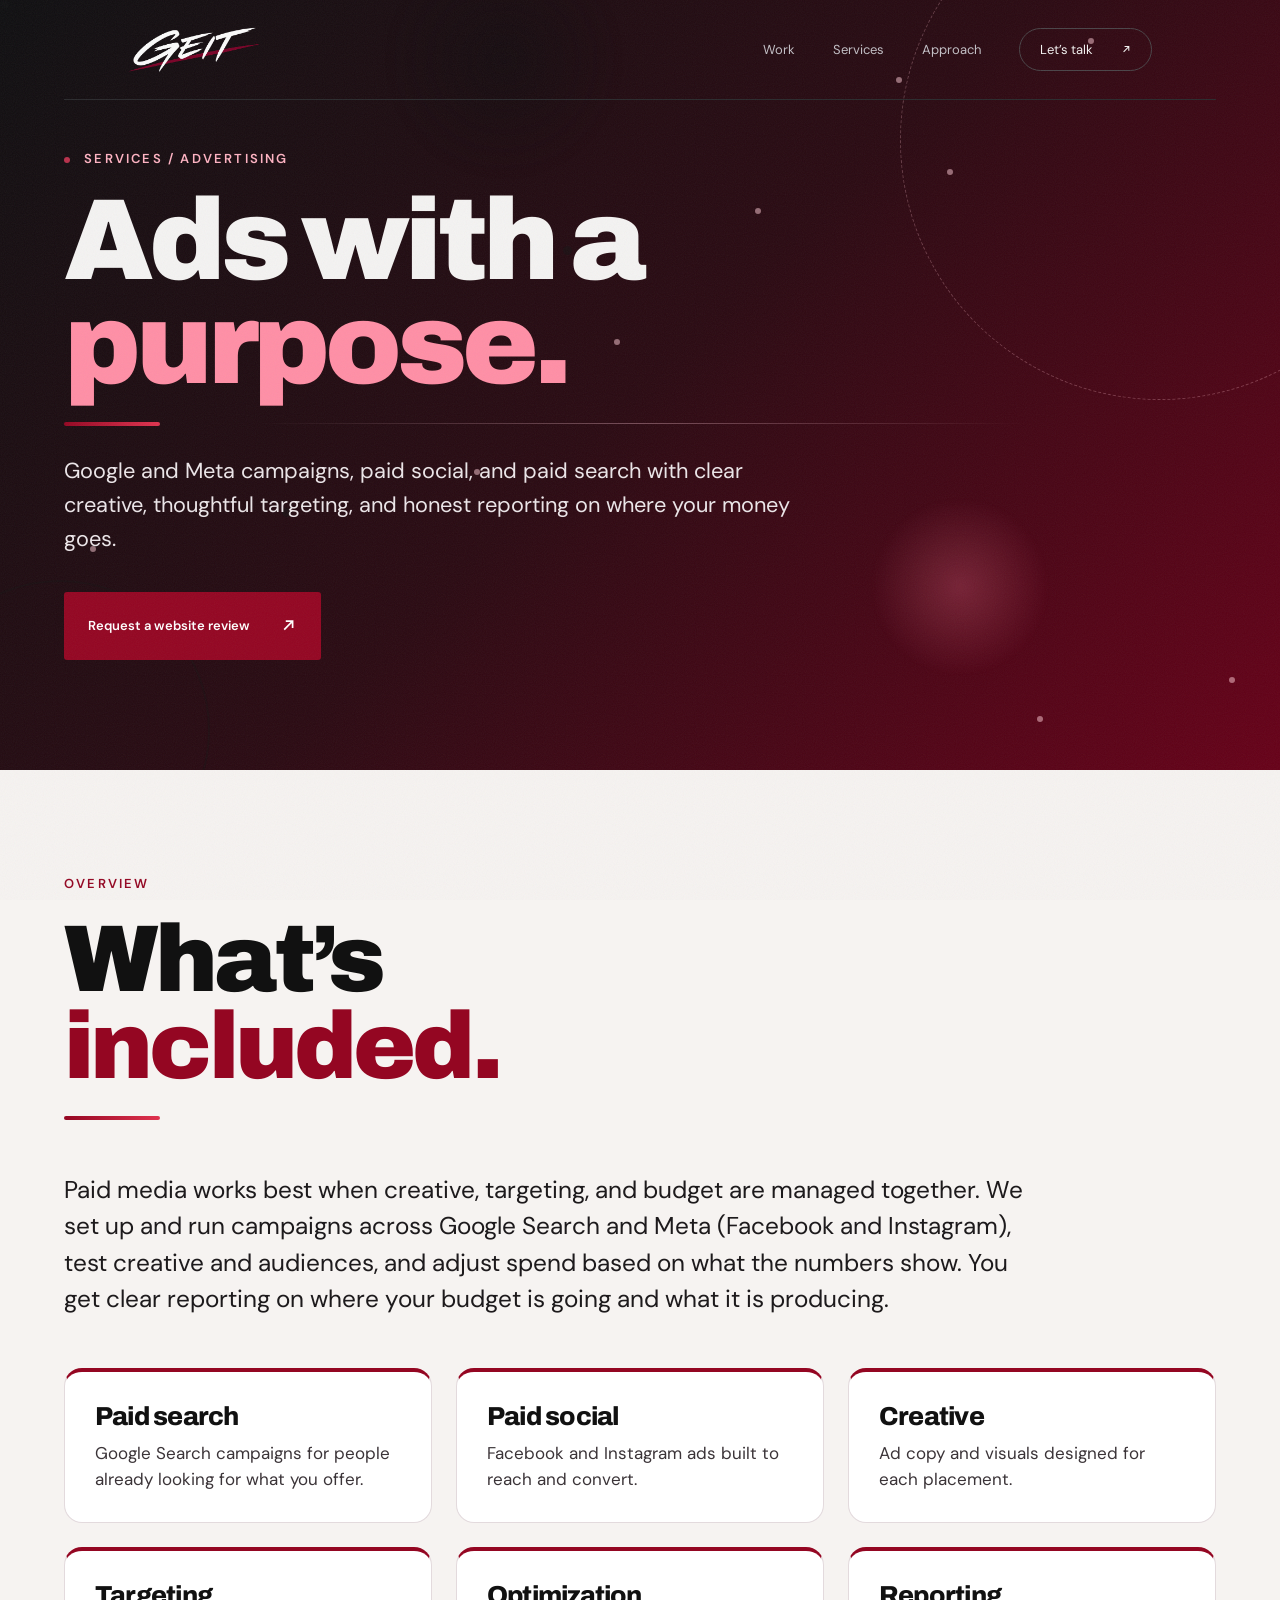
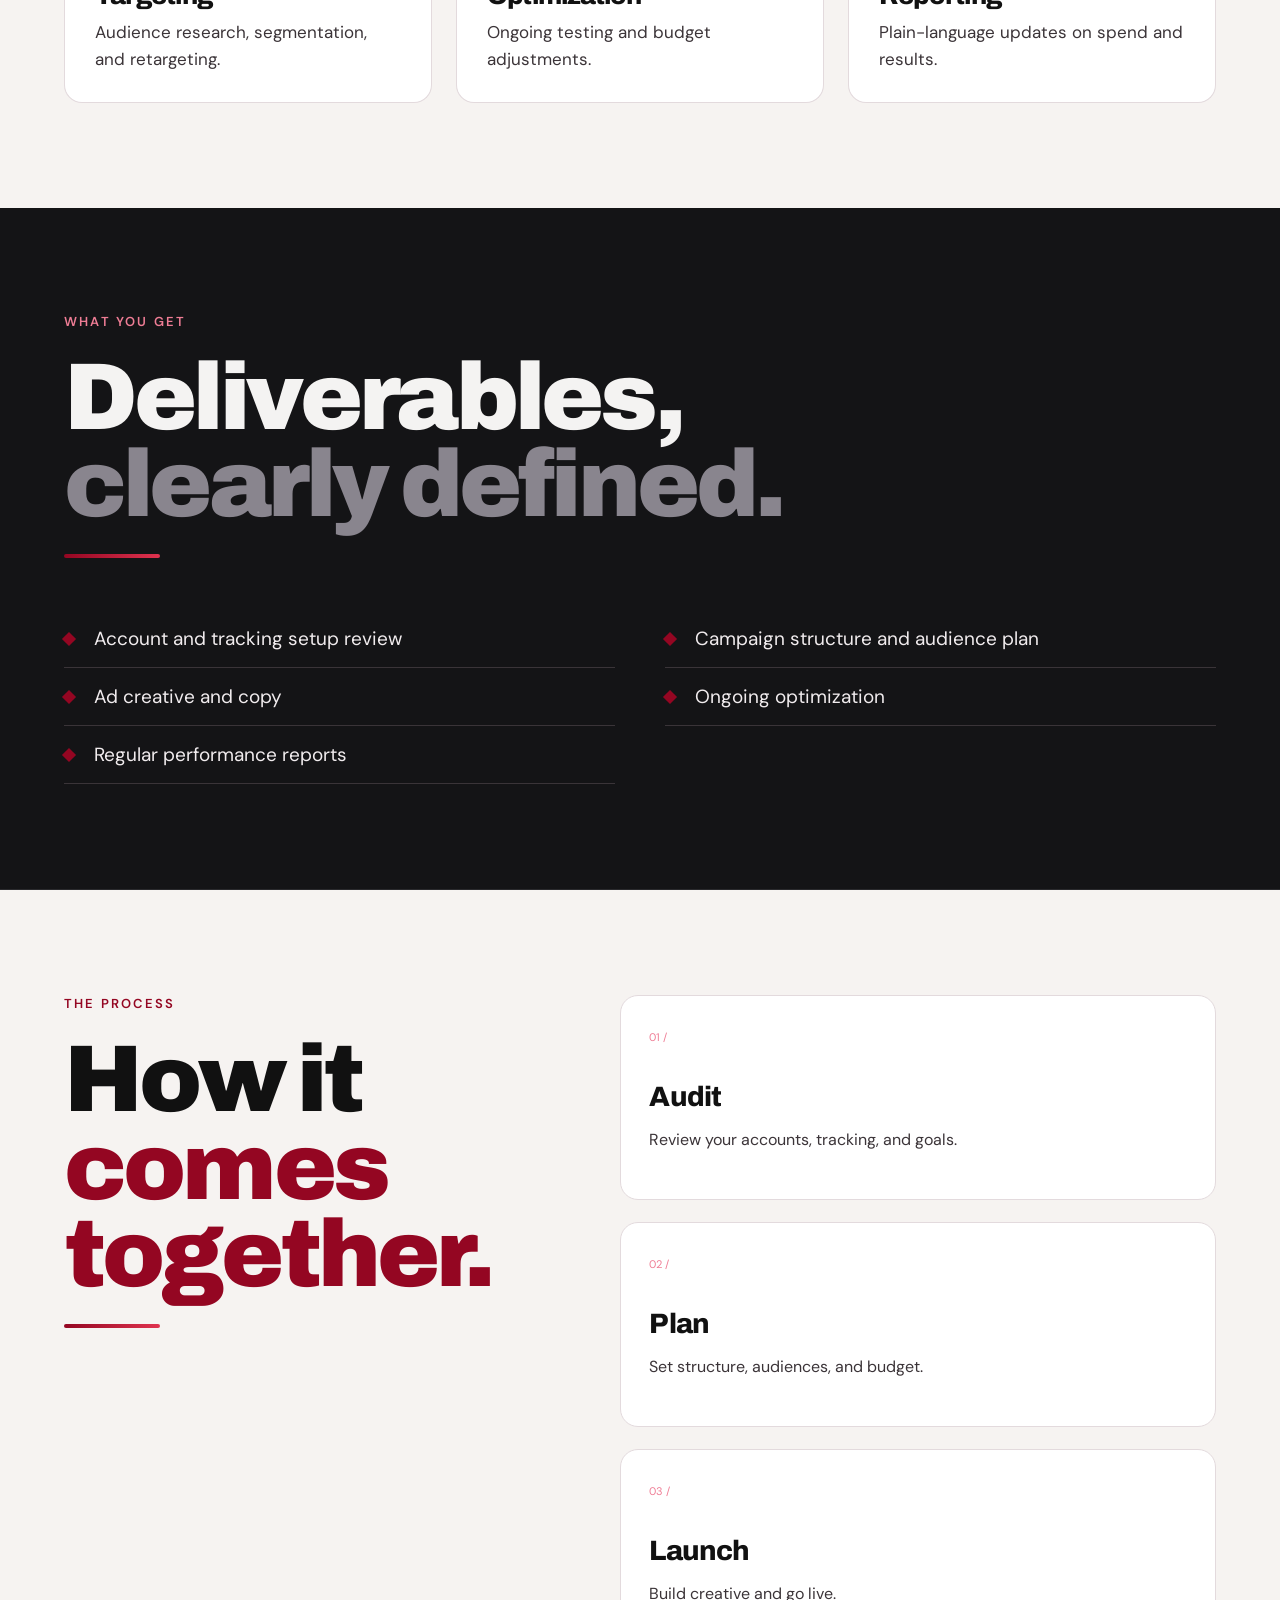
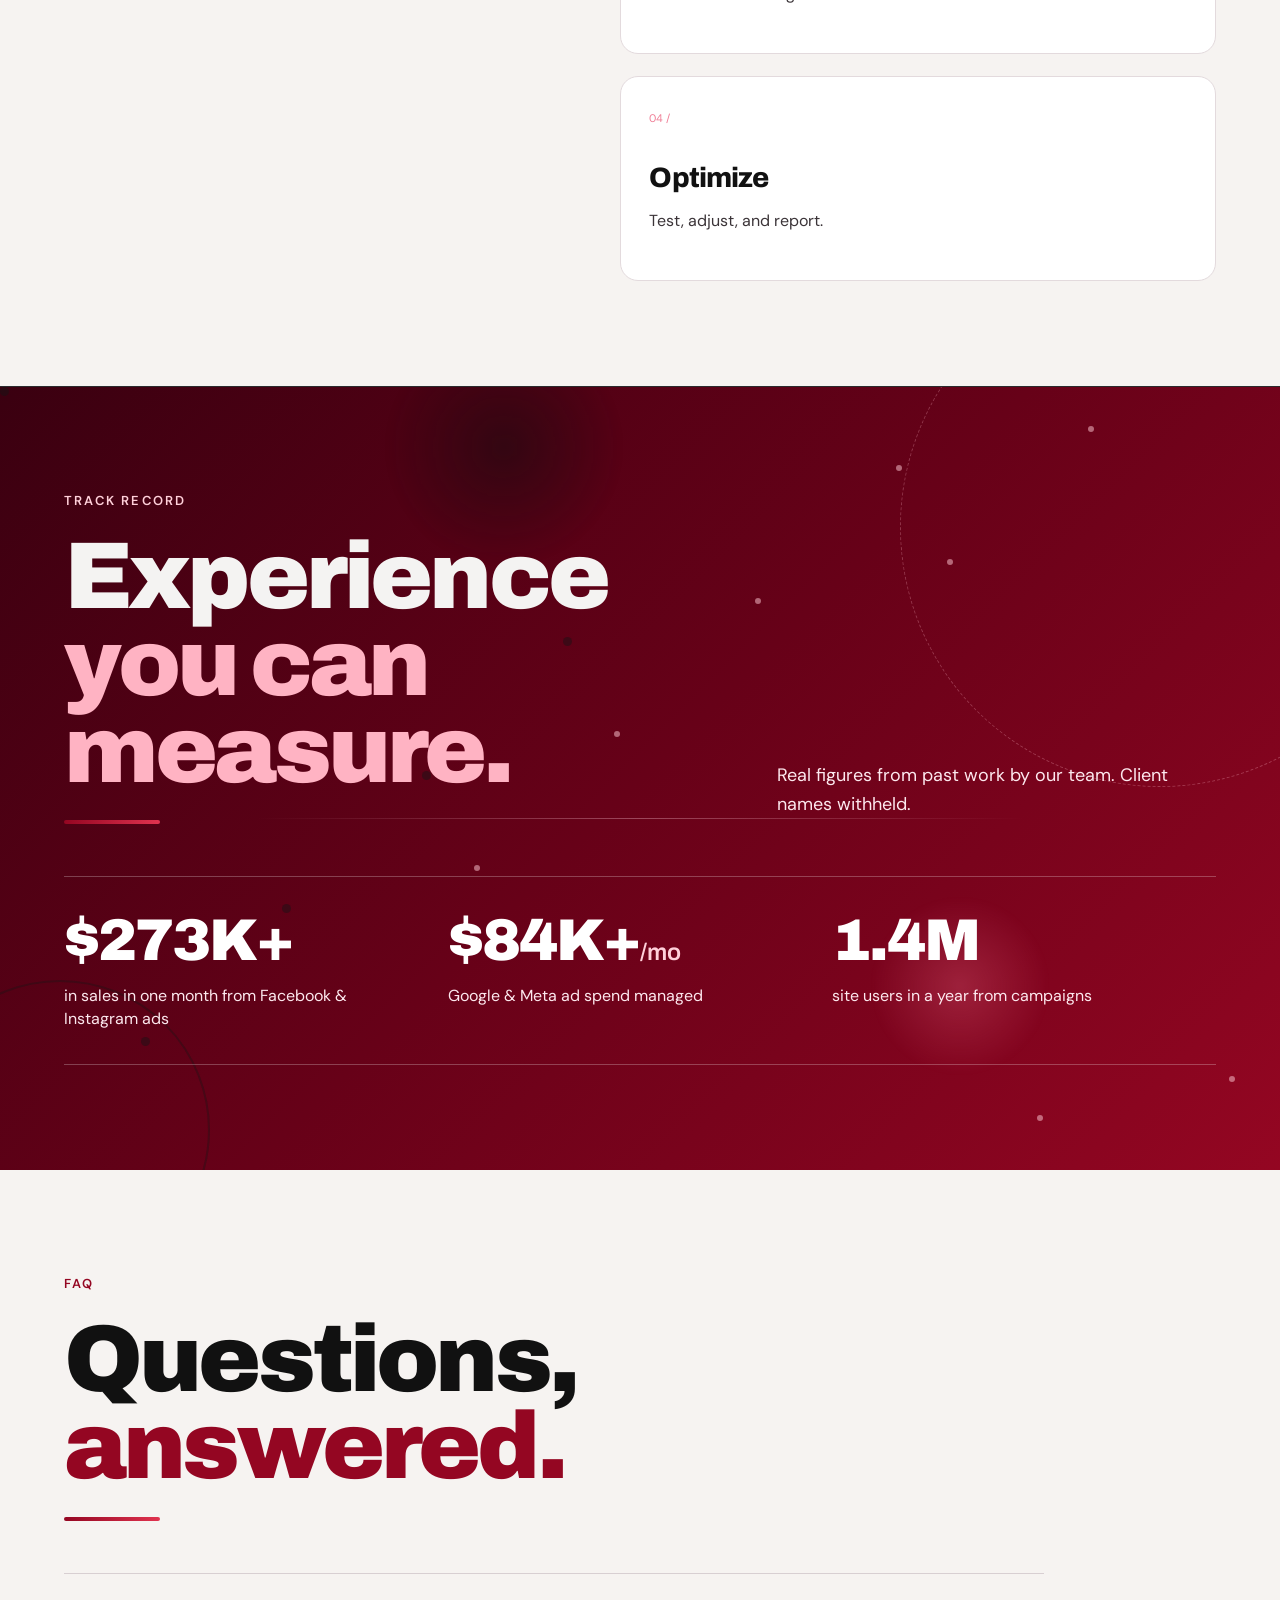
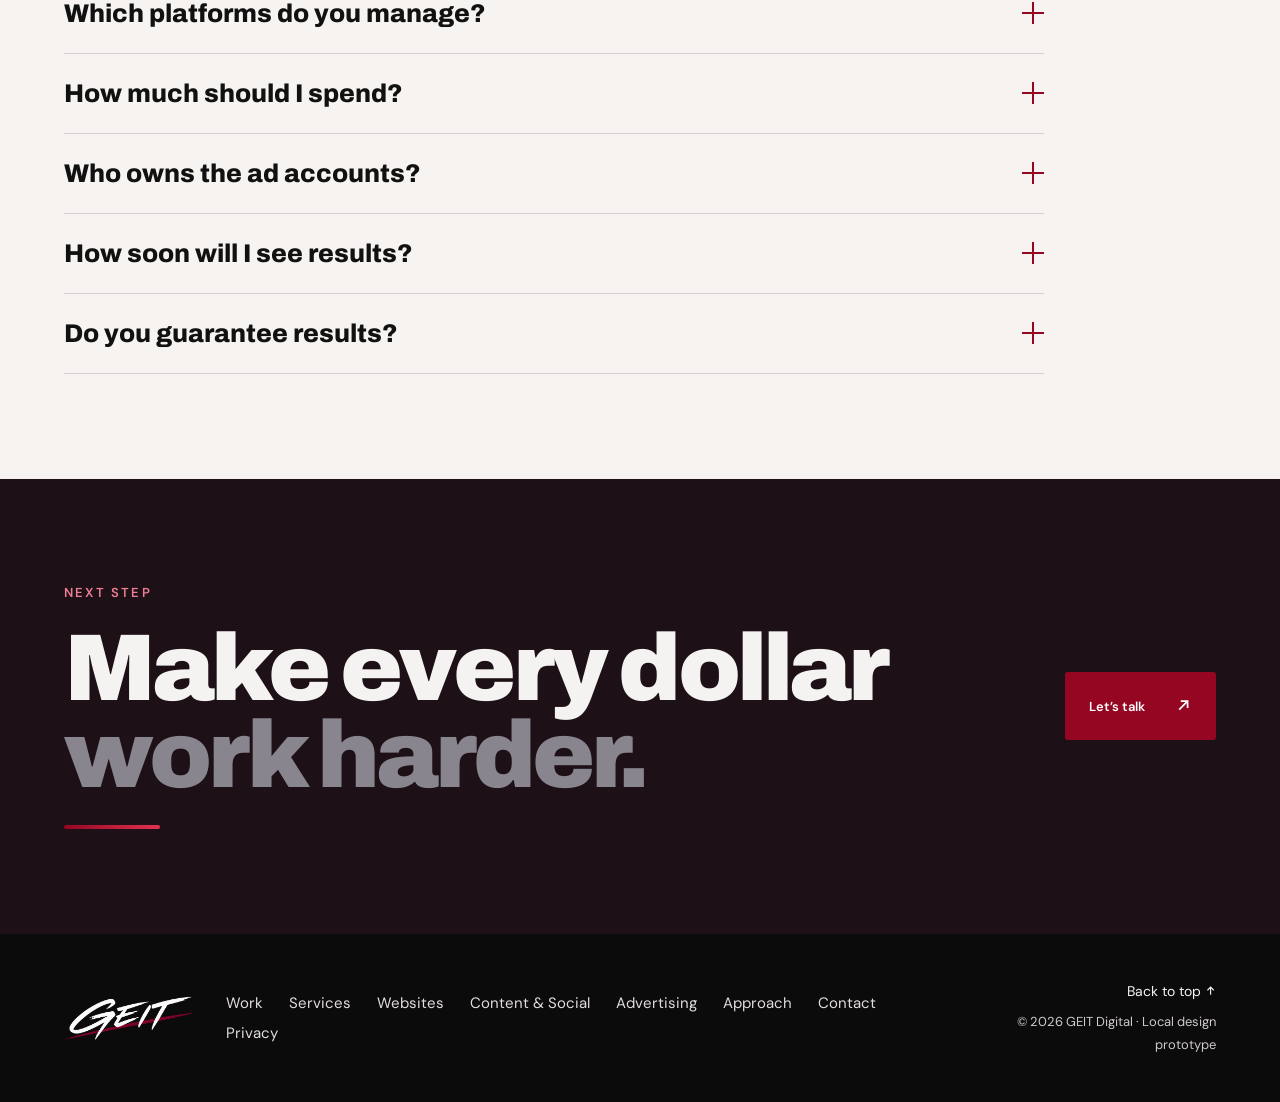
==== advertising.html @ 280ed8da "v6 service pages + mobile menu" ====
<!doctype html>
<html lang="en"><head><meta charset="utf-8"><meta name="robots" content="noindex, nofollow"><meta name="viewport" content="width=device-width, initial-scale=1"><meta name="theme-color" content="#0b0b0c"><meta name="description" content="Google, Meta, paid social, and paid search advertising from GEIT Digital."><title>Advertising — GEIT Digital</title><link rel="icon" href="assets/geit-logo.png"><link rel="preconnect" href="https://fonts.googleapis.com"><link rel="preconnect" href="https://fonts.gstatic.com" crossorigin><link href="https://fonts.googleapis.com/css2?family=Archivo:wght@800;900&family=DM+Sans:wght@400;500;600;700&family=Space+Grotesk:wght@400;500;600;700&display=swap" rel="stylesheet"><link rel="stylesheet" href="styles.css?v=20261107e"><script src="script.js?v=20261107e" defer></script></head>
<body><a class="skip" href="#main">Skip to content</a><div class="cursor" aria-hidden="true"><span class="cursor-g">G</span></div>
<header class="header"><a class="brand" href="index.html" aria-label="GEIT Digital home"><img src="assets/geit-logo.png" width="132" height="44" alt="GEIT Marketing"></a><button class="menu-toggle" aria-expanded="false" aria-controls="site-nav" aria-label="Open menu"><span></span><span></span></button><nav id="site-nav" aria-label="Main navigation"><a href="work.html">Work</a><a href="services.html">Services</a><a class="m-only sub" href="websites.html">Websites</a><a class="m-only sub" href="content-social.html">Content &amp; Social</a><a class="m-only sub" href="advertising.html" aria-current="page">Advertising</a><a href="approach.html">Approach</a><a class="nav-cta" href="contact.html">Let’s talk <span><svg class="ico" viewBox="0 0 16 16" aria-hidden="true"><path d="M4 12 12 4M5.5 4H12v6.5" fill="none" stroke="currentColor" stroke-width="1.6"/></svg></span></a></nav></header>
<main id="main"><section class="page-hero"><p class="eyebrow"><i></i> SERVICES / ADVERTISING</p><h1>Ads with a<br><span>purpose.</span></h1><i class="rule" aria-hidden="true"></i><p class="page-lede">Google and Meta campaigns, paid social, and paid search with clear creative, thoughtful targeting, and honest reporting on where your money goes.</p><div class="hero-actions"><a class="button" href="contact.html">Request a website review <span><svg class="ico" viewBox="0 0 16 16" aria-hidden="true"><path d="M4 12 12 4M5.5 4H12v6.5" fill="none" stroke="currentColor" stroke-width="1.6"/></svg></span></a></div></section><section class="section light svc-overview"><div class="section-heading reveal"><div><p class="eyebrow">OVERVIEW</p><h2>What’s<br><span>included.</span></h2><i class="rule" aria-hidden="true"></i></div></div><p class="overview-text reveal">Paid media works best when creative, targeting, and budget are managed together. We set up and run campaigns across Google Search and Meta (Facebook and Instagram), test creative and audiences, and adjust spend based on what the numbers show. You get clear reporting on where your budget is going and what it is producing.</p><div class="inc-grid"><article class="inc-card reveal"><h3>Paid search</h3><p>Google Search campaigns for people already looking for what you offer.</p></article><article class="inc-card reveal"><h3>Paid social</h3><p>Facebook and Instagram ads built to reach and convert.</p></article><article class="inc-card reveal"><h3>Creative</h3><p>Ad copy and visuals designed for each placement.</p></article><article class="inc-card reveal"><h3>Targeting</h3><p>Audience research, segmentation, and retargeting.</p></article><article class="inc-card reveal"><h3>Optimization</h3><p>Ongoing testing and budget adjustments.</p></article><article class="inc-card reveal"><h3>Reporting</h3><p>Plain-language updates on spend and results.</p></article></div></section><section class="section deliv"><div class="section-heading reveal"><div><p class="eyebrow">WHAT YOU GET</p><h2>Deliverables,<br><span>clearly defined.</span></h2><i class="rule" aria-hidden="true"></i></div></div><ul class="svc-list deliv-list"><li>Account and tracking setup review</li><li>Campaign structure and audience plan</li><li>Ad creative and copy</li><li>Ongoing optimization</li><li>Regular performance reports</li></ul></section><section class="section approach light svc-process"><div class="section-heading reveal"><div><p class="eyebrow">THE PROCESS</p><h2>How it<br><span>comes together.</span></h2><i class="rule" aria-hidden="true"></i></div></div><div class="steps"><article class="reveal"><span>01 /</span><h3>Audit</h3><p>Review your accounts, tracking, and goals.</p></article><article class="reveal"><span>02 /</span><h3>Plan</h3><p>Set structure, audiences, and budget.</p></article><article class="reveal"><span>03 /</span><h3>Launch</h3><p>Build creative and go live.</p></article><article class="reveal"><span>04 /</span><h3>Optimize</h3><p>Test, adjust, and report.</p></article></div></section><section class="section svc-proof"><div class="section-heading reveal"><div><p class="eyebrow">TRACK RECORD</p><h2>Experience<br><span>you can measure.</span></h2><i class="rule" aria-hidden="true"></i></div><p>Real figures from past work by our team. Client names withheld.</p></div><div class="stats stats-n"><div class="stat reveal"><b data-count="323" data-pre="$" data-suf="K+">$323K+</b><p>in sales in one month from Facebook &amp; Instagram ads</p></div><div class="stat reveal"><b data-count="100" data-pre="$" data-suf="K+<small>/mo</small>">$100K+<small>/mo</small></b><p>Google &amp; Meta ad spend managed</p></div><div class="stat reveal"><b data-count="1.6" data-dec="1" data-suf="M">1.6M</b><p>site users in a year from campaigns</p></div></div></section><section class="section light faqs"><div class="section-heading reveal"><div><p class="eyebrow">FAQ</p><h2>Questions,<br><span>answered.</span></h2><i class="rule" aria-hidden="true"></i></div></div><div class="faq-list"><details class="faq reveal"><summary>Which platforms do you manage?<i aria-hidden="true"></i></summary><p>Google (Search) and Meta (Facebook and Instagram) paid campaigns.</p></details><details class="faq reveal"><summary>How much should I spend?<i aria-hidden="true"></i></summary><p>It depends on your goals and market. We will recommend a starting point after reviewing your situation.</p></details><details class="faq reveal"><summary>Who owns the ad accounts?<i aria-hidden="true"></i></summary><p>You do. We work inside accounts that belong to your business.</p></details><details class="faq reveal"><summary>How soon will I see results?<i aria-hidden="true"></i></summary><p>It varies. Campaigns usually need time to test and optimize before performance settles.</p></details><details class="faq reveal"><summary>Do you guarantee results?<i aria-hidden="true"></i></summary><p>No. We do not guarantee specific results, but we manage spend carefully and report honestly.</p></details></div></section><section class="section page-cta"><div class="section-heading reveal"><div><p class="eyebrow">NEXT STEP</p><h2>Make every dollar<br><span>work harder.</span></h2><i class="rule" aria-hidden="true"></i></div><a class="button" href="contact.html">Let’s talk <span><svg class="ico" viewBox="0 0 16 16" aria-hidden="true"><path d="M4 12 12 4M5.5 4H12v6.5" fill="none" stroke="currentColor" stroke-width="1.6"/></svg></span></a></div></section></main><footer><a href="index.html" class="brand"><img src="assets/geit-logo.png" width="132" height="44" alt="GEIT Marketing" loading="lazy"></a><nav class="foot-nav" aria-label="Footer navigation"><a href="work.html">Work</a><a href="services.html">Services</a><a href="websites.html">Websites</a><a href="content-social.html">Content &amp; Social</a><a href="advertising.html" aria-current="page">Advertising</a><a href="approach.html">Approach</a><a href="contact.html">Contact</a><a href="privacy.html">Privacy</a></nav><div><a href="#main">Back to top <svg class="ico" viewBox="0 0 16 16" aria-hidden="true"><path d="M8 14V3M3.5 7.5 8 3l4.5 4.5" fill="none" stroke="currentColor" stroke-width="1.6"/></svg></a><p>© 2026 GEIT Digital · Local design prototype</p></div></footer></body></html>
---- styles.css ----
:root{--bg:#0b0b0c;--panel:#141416;--ink:#f4f3f2;--muted:#aaa8ad;--line:#2a2a2d;--maroon:#670118;--red:#940622;--font:'Space Grotesk',Arial,sans-serif}*{box-sizing:border-box}html{scroll-behavior:smooth;scroll-padding-top:100px}body{margin:0;background:var(--bg);color:var(--ink);font-family:'DM Sans',Arial,sans-serif;font-size:15px;-webkit-font-smoothing:antialiased}a{color:inherit;text-decoration:none}button,input,textarea{font:inherit}button,a,input,textarea{-webkit-tap-highlight-color:transparent}button{cursor:pointer}a:focus-visible,button:focus-visible,input:focus-visible,textarea:focus-visible,iframe:focus-visible{outline:2px solid #e3637d;outline-offset:5px}::selection{background:var(--red);color:white}.skip{position:fixed;top:-80px;left:20px;background:white;color:black;padding:14px;z-index:100}.skip:focus{top:10px}.header{height:100px;margin:0 5%;display:flex;align-items:center;justify-content:space-between;border-bottom:1px solid var(--line)}.brand img{width:132px;height:auto;display:block}.header nav{display:flex;align-items:center;gap:38px;font-size:13px}.header nav>a:not(.nav-cta){color:#c3c0c6}.header a:hover{color:#e3a3b1}.nav-cta{border:1px solid #4a4448;border-radius:30px;padding:12px 20px;display:flex;gap:28px}.hero{padding:32px 5% 0;overflow:hidden}.hero-top{display:flex;justify-content:space-between;align-items:center}.eyebrow,.edition{font-size:10px;letter-spacing:1.8px;font-weight:600}.eyebrow i,.live-dot{display:inline-block;width:6px;height:6px;border-radius:50%;background:#b8304b;margin-right:9px}.edition{font-size:9px;color:#8a858c;letter-spacing:1.4px}.hero-layout{display:grid;grid-template-columns:1.05fr 1fr;align-items:center;min-height:660px;gap:15px}.hero-copy{z-index:1;padding:25px 0 45px}h1,h2,h3,p{margin-top:0}h1,h2,h3{font-family:var(--font);font-weight:600}h1{font-size:clamp(62px,6.8vw,108px);line-height:.99;letter-spacing:-6px;margin-bottom:30px}h1>span{color:#a4a0a6}.hero-sub{color:#b9b5bc;font-size:17px;line-height:1.6;margin-bottom:28px}.button{display:inline-flex;align-items:center;justify-content:space-between;gap:30px;padding:19px 23px;background:var(--red);border:1px solid transparent;border-radius:3px;color:white;font-size:13px;font-weight:600;transition:background .2s,transform .2s}.button:hover{background:#b80b30;transform:translateY(-3px)}.button span{font-size:21px}.hero-art{height:570px;position:relative;perspective:1200px}.art-grid{position:absolute;inset:0;background-image:linear-gradient(#ffffff06 1px,transparent 1px),linear-gradient(90deg,#ffffff06 1px,transparent 1px);background-size:45px 45px;mask-image:radial-gradient(ellipse,black,transparent 70%)}.swoosh{position:absolute;width:125%;height:125%;top:-13%;left:-12%;transform:rotate(-12deg);filter:drop-shadow(0 0 30px #67011850)}.swoosh path{stroke-dasharray:1;stroke-dashoffset:1;animation:draw 1.8s cubic-bezier(.4,0,.2,1) .15s forwards}.site-build{position:absolute;inset:65px 10px 74px 16px;background:#eee9e0;color:#19181a;border:1px solid #ffffff40;border-radius:9px;overflow:hidden;box-shadow:0 35px 65px #0009;transform:rotateY(-8deg) rotateZ(3deg);animation:assemble 1.7s ease both}.mini-chrome{height:29px;background:#242226;color:#b8b1b7;display:flex;justify-content:space-between;align-items:center;padding:0 12px;font-size:7px;letter-spacing:1px}.mini-chrome>span:first-child{font-size:7px;letter-spacing:3px;color:#68555c}.mini-nav{display:flex;justify-content:space-between;align-items:center;padding:14px 24px;border-bottom:1px solid #19181a20}.mini-nav b{font-family:var(--font);font-size:17px;letter-spacing:-1px}.mini-nav b span{font-size:8px;vertical-align:top}.mini-nav small{font-size:8px}.mini-content{padding:22px 24px;position:relative;overflow:hidden}.mini-label{font-size:7px;font-weight:700;letter-spacing:1.2px;margin-bottom:12px}.mini-heading{font-family:var(--font);font-size:clamp(38px,4.1vw,62px);letter-spacing:-3px;line-height:.95;position:relative;z-index:2}.mini-heading em{font-style:normal;color:var(--maroon)}.mini-orbit{position:absolute;right:-10px;top:27px;width:185px;height:185px;border-radius:50%;border:36px solid var(--maroon);box-shadow:12px 12px 0 #c6b7b2;transform:rotate(-25deg)}.mini-orbit span{font-size:95px;position:absolute;left:10px;top:-18px;color:var(--maroon)}.mini-bottom{display:flex;justify-content:space-between;align-items:center;margin-top:20px;font-size:8px}.mini-pill{background:#19181a;color:#fff;padding:9px 14px;border-radius:20px}.mini-cards{border-top:1px solid #19181a30;display:flex;padding:18px 24px;gap:20px}.mini-cards>div{flex:1;border-top:2px solid var(--maroon);padding-top:10px}.mini-cards span{display:block;font-size:6px;margin-bottom:7px;color:#6a6265}.mini-cards b{font-size:9px}.mini-nav,.mini-content,.mini-cards{animation:polish 1.5s ease both}.mini-content{animation-delay:.15s}.mini-cards{animation-delay:.3s}.build-caption{position:absolute;bottom:35px;left:20px;right:10px;font-size:8px;letter-spacing:1px;color:#b3adb5;display:flex;align-items:center}.build-caption>span:last-child{margin-left:auto;color:#6e6870}.concept-note{position:absolute;bottom:0;left:20px;font-size:9px;color:#827b85}.hero-bottom{display:flex;justify-content:space-between;align-items:center;border-top:1px solid var(--line);padding:22px 0 28px;font-size:9px;letter-spacing:1.2px;color:#8b858e;line-height:1.7}.hero-bottom>a{font-size:11px;color:#ddd;letter-spacing:0}.hero-bottom>a span{margin-left:30px;font-size:20px}.ticker{background:var(--maroon);padding:21px 5%;display:flex;align-items:center;justify-content:space-between;gap:25px;overflow:hidden;white-space:nowrap;font-family:var(--font);font-size:19px;letter-spacing:2px}.ticker b{font-size:30px;font-weight:400}.section{padding:105px 5%}.section-heading{display:flex;justify-content:space-between;align-items:flex-end;margin-bottom:52px;gap:30px}.section-heading .eyebrow{color:#c05a70;margin-bottom:24px}h2{font-size:clamp(44px,4.5vw,70px);line-height:1.04;letter-spacing:-3px;margin-bottom:0}h2 span{color:#89858e}.section-heading>p{color:var(--muted);line-height:1.7;font-size:14px;margin-bottom:5px}.project{margin-top:50px}.project-head{display:flex;align-items:center;justify-content:space-between;margin-bottom:22px}.project-head>div{display:flex;gap:20px;align-items:center}.project-number{font-size:11px;color:#9f6674}.project h3{font-size:28px;letter-spacing:-1px;margin:0}.project-kind{font-size:11px;color:var(--muted);border-left:1px solid #444;padding-left:20px}.project-head>a{font-size:11px}.project-head>a:hover{color:#dd6c85}.preview-stage{background:linear-gradient(120deg,#30242b,#19161d);border:1px solid #3a3037;border-radius:5px;padding:20px 38px 36px}.club-stage{background:linear-gradient(120deg,#222622,#111713);border-color:#303a32}.preview-toolbar{display:flex;align-items:center;justify-content:space-between;gap:20px;margin-bottom:23px}.preview-label{font-size:8px;letter-spacing:1.5px;color:#b5a9b2}.device-buttons{display:flex;border:1px solid #ffffff20;border-radius:30px;padding:3px;gap:2px}.device-buttons button{border:0;border-radius:30px;color:#ada7af;background:transparent;padding:8px 13px;font-size:10px;transition:background .2s}.device-buttons button[aria-pressed=true]{background:#f4f3f2;color:#111}.device-buttons button:hover{background:#ffffff20;color:white}.device-shell{width:100%;margin:auto;background:#151517;border:1px solid #5a525a;border-radius:8px;overflow:hidden;box-shadow:0 22px 40px #0005;transition:width .5s}.device-shell[data-device=tablet]{width:min(768px,100%)}.device-shell[data-device=phone]{width:min(390px,100%)}.browser-bar{height:32px;display:flex;align-items:center;justify-content:space-between;padding:0 14px;color:#9b969e;font-size:9px;background:#1e1e21}.browser-bar>span:first-child{letter-spacing:3px;color:#64545c;font-size:7px}.screen{height:470px;position:relative;overflow:auto;background:#f1f1ee;overscroll-behavior:contain}.screen iframe{width:100%;height:100%;display:block;position:absolute;inset:0;border:0;background:white}.site-capture{width:100%;height:auto;display:block}.project.captured iframe{display:none}.project.captured .screen:hover .site-capture{animation:preview-scroll 10s ease-in-out infinite alternate}.project-foot{display:flex;justify-content:space-between;align-items:center;padding-top:16px;gap:16px}.project-foot p,.work-note{font-size:12px;color:var(--muted);line-height:1.7;margin:0}.capture-toggle{color:#c2b7be;border:0;border-bottom:1px solid #5b4a53;background:transparent;font-size:10px;padding:5px 0;white-space:nowrap}.work-note{font-size:10px;margin-top:34px}.approach{background:#121214;border-top:1px solid var(--line);border-bottom:1px solid var(--line)}.steps{display:grid;grid-template-columns:repeat(4,1fr);gap:40px;margin-top:75px}.steps article{border-top:1px solid #464047;padding-top:25px}.steps article>span{font-size:11px;color:#ae6b7b}.steps h3{font-size:28px;letter-spacing:-1px;margin:35px 0 14px}.steps p{font-size:13px;line-height:1.8;color:var(--muted);max-width:240px}.services{padding-bottom:115px}.service-row{display:flex;align-items:center;gap:50px;padding:33px 5px;border-top:1px solid var(--line);transition:padding .25s,background .25s}.service-row:last-child{border-bottom:1px solid var(--line)}.service-row>span{color:#89616b;font-size:10px}.service-row h3{font-size:42px;letter-spacing:-2px;margin:0 0 8px}.service-row p{font-size:13px;color:var(--muted);margin:0}.service-row>b{margin-left:auto;font-size:34px;font-weight:400}.service-row:hover{padding-left:22px;padding-right:22px;background:#67011820}.review{background:#1d1016;display:grid;grid-template-columns:1fr 1fr;gap:10%;border-top:1px solid #502432;border-bottom:1px solid #502432}.review .eyebrow{color:#ca7287;margin-bottom:30px}.review h2{font-size:clamp(50px,5.5vw,84px);letter-spacing:-4px;margin-bottom:30px}.review h2 em{font-style:normal;color:#c4657b}.review-copy>p:not(.eyebrow){color:#b4a6b1;line-height:1.8}.review-copy>a{font-size:13px;display:inline-block;margin-top:15px;border-bottom:1px solid #835766;padding-bottom:5px}.form-intro{font-family:var(--font);font-size:23px;letter-spacing:-.7px;margin-bottom:30px}.form-grid{display:grid;grid-template-columns:1fr 1fr;gap:20px}label{display:block;font-size:11px;color:#c7b7c2;margin-bottom:26px}input,textarea{width:100%;display:block;border:0;border-bottom:1px solid #68434f;border-radius:0;color:#fff;background:transparent;padding:14px 0;font-size:13px;resize:vertical}input::placeholder,textarea::placeholder{color:#987e8a}.review .button{width:100%;margin-top:5px}.prototype-note{font-size:10px;color:#a48e9b;line-height:1.6;margin-top:16px}#form-status{font-size:12px;color:#f0c1cf}footer{padding:45px 5%;display:flex;align-items:center;justify-content:space-between;gap:30px}footer p{font-size:11px;color:#8e8791;line-height:1.8;margin:0}footer>div{text-align:right}footer>div>a{font-size:11px;display:inline-block;margin-bottom:10px}.cursor{display:none}.js-motion .reveal{opacity:0;transform:translateY(25px);transition:opacity .65s ease,transform .65s ease}.js-motion .reveal.visible{opacity:1;transform:none}@media(hover:hover) and (pointer:fine){.cursor.active{display:block;position:fixed;left:0;top:0;width:20px;height:20px;border:1px solid #d6788d;border-radius:50%;pointer-events:none;z-index:99;transform:translate(-50%,-50%);transition:width .2s,height .2s;mix-blend-mode:screen}.cursor.hover{width:44px;height:44px;background:#94062230}}
@keyframes draw{to{stroke-dashoffset:0}}@keyframes assemble{0%{background:transparent;border-color:#8f5b70;transform:rotateY(-15deg) rotateZ(5deg) translateY(20px);box-shadow:none}40%{background:#151316}100%{background:#eee9e0}}@keyframes polish{0%,25%{opacity:.12;filter:grayscale(1);transform:translateY(12px)}100%{opacity:1;filter:none;transform:none}}@keyframes preview-scroll{0%,10%{transform:translateY(0)}90%,100%{transform:translateY(min(0px,calc(470px - 100%)))}}
@media(min-width:1700px){body{max-width:1800px;margin:auto}}@media(max-width:1050px){h1{letter-spacing:-4px;font-size:70px}.hero-layout{min-height:600px}.hero-art{height:500px}.site-build{inset:65px 0 80px}.mini-nav{padding:14px}.mini-content{padding:20px 14px}.mini-heading{font-size:43px}.mini-orbit{width:130px;height:130px;border-width:25px;right:-20px;top:50px}.mini-orbit span{font-size:67px}.mini-cards{padding:14px;gap:10px}.mini-nav small{display:none}.steps{gap:25px}.section{padding-top:80px;padding-bottom:80px}.edition{display:none}.project-kind{display:none}.preview-stage{padding:18px 20px 24px}}
@media(max-width:700px){.header{height:80px;margin:0 6%}.brand img{width:110px}.header nav{gap:16px}.header nav>a:not(.nav-cta){display:none}.nav-cta{padding:10px 16px;font-size:11px;gap:20px}.hero{padding:24px 6% 0}.eyebrow{font-size:9px}.hero-layout{display:flex;flex-direction:column;gap:0;align-items:stretch}.hero-copy{padding:30px 0 0}h1{font-size:clamp(55px,12.8vw,86px);letter-spacing:-3.7px;line-height:1.02;margin-bottom:24px}.desktop-break{display:none}.hero-sub{font-size:15px;margin-bottom:24px}.button{font-size:12px;padding:16px 20px;gap:28px}.hero-art{height:440px;margin:15px -5% 0}.site-build{inset:45px 20px 75px 18px}.mini-content{padding:16px 18px}.mini-heading{font-size:44px;letter-spacing:-2.5px}.mini-orbit{width:134px;height:134px;right:-15px;top:25px}.mini-bottom{margin-top:14px}.mini-cards{padding:12px 18px}.mini-cards b{font-size:8px}.mini-nav{padding:10px 18px}.mini-nav small{display:block}.mini-chrome{height:24px}.build-caption{bottom:37px;font-size:7px;left:20px;right:20px}.build-caption>span:last-child{display:none}.concept-note{bottom:11px;font-size:8px}.hero-bottom{padding:18px 0;font-size:7px;gap:15px}.hero-bottom>a{font-size:10px}.hero-bottom>a span{margin-left:8px}.ticker{padding:16px 6%;font-size:13px;gap:25px;justify-content:flex-start}.ticker b{font-size:20px}.section{padding:65px 6%}.section-heading{display:block;margin-bottom:35px}.section-heading .eyebrow{margin-bottom:20px}h2{font-size:43px;letter-spacing:-2.5px}.section-heading>p{margin-top:24px;font-size:13px}.project{margin-top:35px}.project-head{margin-bottom:18px}.project-head>div{gap:12px}.project h3{font-size:25px}.project-head>a{font-size:10px}.project-number{font-size:9px}.preview-stage{padding:13px 10px 18px}.preview-toolbar{display:block;margin-bottom:15px}.preview-label{font-size:7px;letter-spacing:1px;display:block;margin-bottom:13px}.device-buttons{display:inline-flex}.device-buttons button{font-size:9px;padding:7px 13px}.screen{height:380px}.browser-bar{height:28px;padding:0 8px;font-size:8px}.project-foot{align-items:flex-start;flex-direction:column;gap:4px;padding-top:13px}.project-foot p{font-size:11px}.capture-toggle{font-size:9px}.work-note{font-size:9px;margin-top:25px}.steps{grid-template-columns:1fr 1fr;gap:30px 23px;margin-top:40px}.steps article{padding-top:17px}.steps h3{font-size:23px;margin-top:24px;margin-bottom:10px}.steps p{font-size:12px;line-height:1.7}.service-row{padding:25px 0;gap:20px}.service-row h3{font-size:29px;letter-spacing:-1.5px}.service-row p{font-size:11px;line-height:1.7;max-width:235px}.service-row>b{font-size:25px}.review{grid-template-columns:1fr;gap:45px}.review h2{font-size:62px;letter-spacing:-3px}.review-copy>p:not(.eyebrow){font-size:14px}.form-grid{grid-template-columns:1fr;gap:0}.form-intro{font-size:22px}label{margin-bottom:22px}input,textarea{font-size:16px}footer{padding:35px 6%;flex-wrap:wrap;gap:25px}footer>p{font-size:10px}footer>div{width:100%;display:flex;justify-content:space-between;align-items:center;gap:15px;text-align:left}footer>div>a{margin:0;white-space:nowrap}footer>div p{font-size:8px}.project.captured .screen:hover .site-capture{animation:none}}
@media(prefers-reduced-motion:reduce){html{scroll-behavior:auto}*,*::before,*::after{animation:none!important;transition:none!important}.swoosh path{stroke-dashoffset:0}.js-motion .reveal{opacity:1;transform:none}.cursor{display:none!important}}
.fly-stage{background:linear-gradient(120deg,#2a2932,#171c26);border-color:#424250}.project[data-project=fly] .project-kind{color:#ddc7a0;border-color:#75684c}
@media(max-width:700px){.project[data-project=fly] h3{font-size:23px}.project[data-project=fly] .project-kind{display:inline;font-size:8px;padding-left:9px}.project[data-project=fly] .project-head>div{gap:8px}}
.site-build::after{opacity:0;content:'';position:absolute;inset:29px 0 0;pointer-events:none;background:repeating-linear-gradient(0deg,transparent 0 34px,#c5a3b440 35px 36px),repeating-linear-gradient(90deg,transparent 0 44px,#c5a3b440 45px 46px);animation:wireframe 1.8s ease both}
@keyframes wireframe{0%,35%{opacity:1}100%{opacity:0}}
/* v20261107a scroll motion */
.scroll-progress{position:fixed;top:0;left:0;height:3px;width:100%;background:linear-gradient(90deg,#670118,#ad1838);transform:scaleX(0);transform-origin:0 50%;z-index:1000;pointer-events:none}
.js-motion .section-heading.reveal{opacity:1;transform:none}
.js-motion .section-heading .eyebrow,.js-motion .section-heading h2,.js-motion .section-heading>p{opacity:0;transform:translateY(32px);transition:opacity .8s cubic-bezier(.2,.7,.2,1),transform .8s cubic-bezier(.2,.7,.2,1)}
.js-motion .section-heading h2{transition-delay:.12s}.js-motion .section-heading>p{transition-delay:.24s}
.js-motion .section-heading.visible .eyebrow,.js-motion .section-heading.visible h2,.js-motion .section-heading.visible>p{opacity:1;transform:none}
.js-motion .reveal{transition:opacity .8s cubic-bezier(.2,.7,.2,1) var(--d,0s),transform .8s cubic-bezier(.2,.7,.2,1) var(--d,0s)}
.js-motion .project.reveal{transform:translateY(60px) scale(.97)}
.js-motion .project.reveal.visible{transform:none}
.project .device-shell{transition:transform .5s cubic-bezier(.2,.7,.2,1),box-shadow .5s;will-change:transform}
.project .site-capture{transform:translateY(var(--py,0px)) scale(1.06);transition:transform .2s linear}
@media(hover:hover) and (pointer:fine){.project:hover .device-shell{box-shadow:0 30px 60px -20px rgba(173,24,56,.35)}}
.review-copy h2{transform:translateY(var(--rp,0px));will-change:transform}
@media(prefers-reduced-motion:reduce){.scroll-progress{display:none}.project .device-shell,.project .site-capture,.review-copy h2{transform:none!important;transition:none!important}}
/* v20261107b brand pass */
:root{--muted:#cfc9cd}
body{font-size:17px}
body::after{content:"";position:fixed;inset:0;pointer-events:none;z-index:999;opacity:.06;background-image:url("data:image/svg+xml,%3Csvg xmlns='http://www.w3.org/2000/svg' width='160' height='160'%3E%3Cfilter id='n'%3E%3CfeTurbulence type='fractalNoise' baseFrequency='.9' numOctaves='2' stitchTiles='stitch'/%3E%3C/filter%3E%3Crect width='100%25' height='100%25' filter='url(%23n)'/%3E%3C/svg%3E")}
.eyebrow,.edition{font-size:12px;letter-spacing:2.2px}
.section-heading .eyebrow,.review .eyebrow{color:#ef7d95}
.section-heading>p,.review-copy>p:not(.eyebrow){color:#e2dce0!important;font-size:18px;line-height:1.6}
.section h2{font-size:clamp(44px,6vw,88px)}
.work{background:radial-gradient(1200px 600px at 85% 0%,rgba(148,6,34,.28),transparent 60%),radial-gradient(900px 500px at 0% 60%,rgba(103,1,24,.22),transparent 60%)}
.approach,.services{background:linear-gradient(180deg,transparent,rgba(103,1,24,.14) 50%,transparent)}
.steps article{background:linear-gradient(160deg,rgba(148,6,34,.18),rgba(20,20,22,.6));border:1px solid rgba(239,125,149,.18);border-radius:18px;padding:28px}
.steps article p,.service-row p{color:#e2dce0;font-size:16px}
.steps article span,.service-row>span{color:#ef7d95}
/* proof band */
.proof{position:relative;overflow:hidden;padding:110px 5% 120px;background:linear-gradient(135deg,#3a0010 0%,#670118 45%,#940622 100%);isolation:isolate}
.proof-glow{position:absolute;inset:-30%;z-index:-1;background:radial-gradient(circle at 20% 30%,rgba(255,120,150,.25),transparent 40%),radial-gradient(circle at 80% 80%,rgba(0,0,0,.45),transparent 50%)}
.proof-head{max-width:880px;margin-bottom:64px}
.proof-head .eyebrow{color:#ffd0da}
.proof-head h2{font-family:var(--font);font-size:clamp(48px,7vw,104px);letter-spacing:-3px;line-height:.95;margin:16px 0 22px;color:#fff}
.proof-head h2 span{color:#ffb3c3}
.proof-head>p:last-child{font-size:19px;line-height:1.6;color:#fbe9ee;max-width:620px;margin:0}
.stats{display:grid;grid-template-columns:repeat(4,1fr);border-top:1px solid rgba(255,255,255,.25)}
.stat{padding:34px 24px 34px 0;border-bottom:1px solid rgba(255,255,255,.25)}
.stat+.stat{padding-left:24px;border-left:1px solid rgba(255,255,255,.25)}
.stat:nth-child(4n+1){padding-left:0;border-left:0}
.stat b{display:block;font-family:var(--font);font-weight:700;font-size:clamp(44px,4.6vw,72px);letter-spacing:-2px;line-height:1;color:#fff;font-variant-numeric:tabular-nums;white-space:nowrap}
.stat b small{font-size:.4em;letter-spacing:0;font-weight:600;color:#ffd0da}
.stat p{margin:14px 0 0;font-size:16px;line-height:1.45;color:#fde8ee}
.stat p strong{color:#fff}
/* portfolio static shots */
.project h3{font-size:clamp(30px,3.4vw,46px)}
.project-number{font-size:14px;color:#ef7d95}
.project-kind{font-size:14px;color:#f1d6dd;border-left-color:#7a2a3c}
.project-head>a{font-size:15px;font-weight:600;padding:10px 18px;border:1px solid rgba(239,125,149,.45);border-radius:999px}
.project-head>a:hover{background:#940622;color:#fff}
.preview-stage{padding:0;border-radius:22px;overflow:hidden;background:linear-gradient(140deg,#940622,#3a0010)!important;padding:18px!important}
.screen{height:min(62vw,620px);overflow:hidden;background:#fff}
.site-capture{object-fit:cover;object-position:top}
@media(hover:hover){.screen:hover .site-capture{animation:preview-scroll 12s ease-in-out infinite alternate}}
.project-foot p{font-size:16px;color:#e2dce0}
.work-note{font-size:14px;color:#cfc9cd}
@media(max-width:900px){.stats{grid-template-columns:repeat(2,1fr)}.stat:nth-child(n){padding-left:20px;border-left:1px solid rgba(255,255,255,.25)}.stat:nth-child(2n+1){padding-left:0;border-left:0}}
@media(max-width:700px){body{font-size:16px}.proof{padding:80px 6% 84px}.eyebrow{font-size:11px}.stat b{font-size:40px}.stat p{font-size:14px}.project-kind{display:inline}.project-head{flex-wrap:wrap;gap:12px}.project-head>a{font-size:13px}.project h3{font-size:30px}.project-number{font-size:12px}.project-foot p{font-size:15px}.work-note{font-size:13px}.screen{height:440px}.preview-stage{padding:10px!important}}
.hero-sub{font-size:20px!important;color:#ebe6e9!important;line-height:1.5}
.hero-bottom,.hero-bottom a{font-size:13px!important;color:#d9d3d7!important}
.build-caption,.concept-note{font-size:12px!important;color:#d9d3d7!important}
.eyebrow,.edition{font-size:13px}
@media(max-width:700px){.hero-sub{font-size:17px!important}.eyebrow{font-size:11px}}
@media(max-width:700px){.steps{grid-template-columns:1fr!important}.review-copy h2{transform:none!important}}
/* v20261107c GEIT pass */
:root{--display:'Archivo','Space Grotesk',Arial,sans-serif}
.section h2,.proof-head h2,.cs-hero h2,.review h2{font-family:var(--display);font-weight:900;letter-spacing:-.04em;line-height:.92;text-transform:none}
.section h2{font-size:clamp(52px,7.4vw,118px)}
.section h3,.steps h3,.service-row h3,.cs-block h3{font-family:var(--display);font-weight:800;letter-spacing:-.03em}
.service-row h3{font-size:clamp(34px,4.4vw,64px)}
.rule{display:block;width:96px;height:4px;margin-top:26px;background:linear-gradient(90deg,#940622,#e0334f);border-radius:2px;transform-origin:0 50%}
.js-motion .reveal .rule,.js-motion .section-heading .rule{transform:scaleX(0);transition:transform 1s cubic-bezier(.2,.7,.2,1) .35s}
.js-motion .visible .rule{transform:scaleX(1)}
.review .rule{margin:-10px 0 30px}
/* light sections */
.light{background:#f6f3f1!important;color:#141416}
.light h2{color:#111}.light h2 span{color:#940622}
.light .section-heading>p,.light .service-row p{color:#3b3438!important}
.light .section-heading .eyebrow{color:#940622}
.light .service-row{border-color:#d8cfd2!important}.light .service-row>span{color:#940622;font-size:13px}
.light .service-row:hover{background:#94062212}
.approach{background:#141416!important}
/* proof band */
.proof-inner{position:relative;z-index:1}
.proof-head{margin-bottom:40px}
.scrub-text{font-family:var(--display);font-weight:800;font-size:clamp(30px,3.6vw,56px);line-height:1.12;letter-spacing:-.02em;max-width:1150px;margin:0 0 60px}
.scrub-text span{color:rgba(255,255,255,.22);transition:color .35s}
.scrub-text span.lit,.scrub-done span{color:#fff}
.stats-2{grid-template-columns:repeat(2,minmax(0,360px))!important}
.stats-2 .stat:nth-child(2){padding-left:40px;border-left:1px solid rgba(255,255,255,.25)}
.stat b{font-family:var(--display);font-weight:900}
/* case stack */
.case-stack{position:relative;display:grid;gap:28px}
.case-card{position:sticky;top:calc(90px + var(--i)*22px)}
.case-open{all:unset;box-sizing:border-box;cursor:pointer;display:grid;grid-template-columns:1.2fr 1fr;grid-template-areas:"num num" "stat title" "cap more";gap:12px 40px;width:100%;padding:48px 52px;border-radius:26px;color:#fff;background:linear-gradient(135deg,#1a1a1d 0%,#2a0a12 55%,#670118 100%);box-shadow:0 30px 60px -30px rgba(0,0,0,.55);transition:transform .45s cubic-bezier(.2,.7,.2,1),box-shadow .45s}
.case-card:nth-child(even) .case-open{background:linear-gradient(135deg,#670118,#940622 60%,#b5173a)}
.case-open:hover{transform:translateY(-6px);box-shadow:0 40px 70px -30px rgba(148,6,34,.6)}
.case-open:focus-visible{outline:3px solid #e0334f;outline-offset:4px}
.case-num{grid-area:num;font-size:13px;letter-spacing:2.2px;font-weight:600;color:#ffc2cf}
.case-stat{grid-area:stat}.case-stat b{font-family:var(--display);font-weight:900;font-size:clamp(64px,9vw,148px);letter-spacing:-.05em;line-height:.9;white-space:nowrap}
.case-stat small{font-size:.32em;letter-spacing:0}
.case-cap{grid-area:cap;font-size:18px;color:#f4dfe5}
.case-title{grid-area:title;align-self:end;font-family:var(--display);font-weight:800;font-size:clamp(26px,2.6vw,40px);line-height:1.05;letter-spacing:-.02em}
.case-more{grid-area:more;justify-self:start;align-self:center;font-weight:600;font-size:15px;border:1px solid rgba(255,255,255,.5);border-radius:999px;padding:10px 18px}
.case-open:hover .case-more{background:#fff;color:#670118}
/* approach sticky */
@media(min-width:901px){.approach{display:grid;grid-template-columns:.9fr 1.1fr;gap:6%;align-items:start}.approach .section-heading{position:sticky;top:110px;display:block}.approach .section-heading>p{margin-top:24px}.approach .steps{grid-template-columns:1fr;margin-top:0;gap:22px}.steps p{max-width:none!important}}
/* overlay */
.case-overlay{position:fixed;inset:0;z-index:2000;background:#0f0f11;color:#fff;opacity:0;transform:translateY(30px);transition:opacity .35s ease,transform .35s cubic-bezier(.2,.7,.2,1)}
.case-overlay.open{opacity:1;transform:none}
.cs-lock{overflow:hidden}
.cs-scroll{height:100%;overflow-y:auto;overscroll-behavior:contain;padding:110px 8% 120px;background:radial-gradient(900px 500px at 90% 0%,rgba(148,6,34,.4),transparent 60%)}
.cs-close{position:fixed;top:22px;right:26px;width:56px;height:56px;border-radius:50%;border:1px solid rgba(255,255,255,.4);background:#940622;color:#fff;font-size:34px;line-height:1;z-index:2}
.cs-close:hover{background:#b5173a}
.cs-hero{max-width:1100px;margin-bottom:70px}.cs-hero .eyebrow{color:#ffb3c3}
.cs-hero h2{font-size:clamp(46px,7vw,110px);margin:18px 0 0}
.cs-block{max-width:900px;margin-bottom:60px;opacity:0;transform:translateY(40px);transition:opacity .7s,transform .7s cubic-bezier(.2,.7,.2,1)}
.cs-block.in{opacity:1;transform:none}
.cs-block h3{font-size:clamp(28px,3vw,44px);color:#ff8fa6;margin-bottom:14px}
.cs-block p{font-size:clamp(19px,1.6vw,24px);line-height:1.55;color:#ece6e9}
.cs-result{position:relative;max-width:none;padding:50px;border-radius:26px;background:linear-gradient(135deg,#3a0010,#670118 50%,#940622);overflow:hidden;isolation:isolate}
.cs-result h3{color:#fff}
.cs-metrics{display:flex;flex-wrap:wrap;gap:30px 70px;position:relative;z-index:1}
.cs-metric{opacity:0;transform:translateY(30px) scale(.96);transition:opacity .7s .15s,transform .7s .15s cubic-bezier(.2,.7,.2,1)}
.cs-metric.in{opacity:1;transform:none}
.cs-metric b{font-family:var(--display);font-weight:900;font-size:clamp(64px,9vw,140px);letter-spacing:-.05em;line-height:.9}
.cs-metric small{font-size:.32em}.cs-metric p{font-size:18px;color:#ffe3ea;margin:10px 0 0}
.cs-note{font-size:15px;color:#cfc6cb}.cs-cta{margin-top:20px}
/* cursor G */
.cursor-g{display:none}
@media(hover:hover) and (pointer:fine){html.js-motion,html.js-motion a,html.js-motion button{cursor:none}.cursor{z-index:3000!important;display:grid;place-items:center}.cursor.hover{width:54px!important;height:54px!important;background:#940622!important;border-color:#940622!important;mix-blend-mode:normal!important}.cursor.hover .cursor-g{display:block;font-family:var(--display);font-weight:900;font-size:26px;color:#fff;line-height:1;transform:translateY(1px)}}
/* ambient */
.ambient{position:absolute;inset:0;z-index:0;pointer-events:none;overflow:hidden}
.case-stack .ambient{inset:-60px -5%;z-index:-1}
.ambient i{position:absolute;display:block;animation-play-state:paused!important}
.ambient.amb-on i{animation-play-state:running!important}
.amb-ring{border-radius:50%;border:1px solid rgba(255,190,205,.28)}
.r1{width:520px;height:520px;right:-140px;top:-120px;border-style:dashed;animation:amb-spin 60s linear infinite}
.r2{width:300px;height:300px;left:-90px;bottom:-110px;border-width:2px;border-color:rgba(20,20,22,.35);animation:amb-spin 45s linear infinite reverse}
.amb-blob{border-radius:40%;filter:blur(2px)}
.b1{width:180px;height:180px;right:18%;bottom:12%;background:radial-gradient(circle,rgba(255,120,150,.25),transparent 70%);animation:amb-float 14s ease-in-out infinite alternate}
.b2{width:240px;height:240px;left:30%;top:-60px;background:radial-gradient(circle,rgba(14,14,16,.45),transparent 70%);animation:amb-float 18s ease-in-out infinite alternate-reverse}
.amb-line{width:60%;height:1px;left:20%;top:55%;background:linear-gradient(90deg,transparent,rgba(255,200,215,.35),transparent);animation:amb-sweep 12s ease-in-out infinite alternate}
.amb-dot{width:6px;height:6px;border-radius:50%;left:var(--x);top:var(--y);background:rgba(255,205,215,.5);animation:amb-drift var(--t) ease-in-out var(--dl) infinite alternate}
.amb-dot:nth-child(3n){background:rgba(20,20,22,.45);width:9px;height:9px}
.light .amb-dot{background:rgba(148,6,34,.35)}.light .amb-ring{border-color:rgba(148,6,34,.18)}
@keyframes amb-spin{to{transform:rotate(360deg)}}
@keyframes amb-float{to{transform:translate(60px,-40px) rotate(40deg) scale(1.15)}}
@keyframes amb-sweep{from{transform:translateX(-20%) scaleX(.6);opacity:.3}to{transform:translateX(20%) scaleX(1);opacity:1}}
@keyframes amb-drift{to{transform:translate(30px,-50px);opacity:.25}}
@media(max-width:700px){.case-open{grid-template-columns:1fr;grid-template-areas:"num" "stat" "cap" "title" "more";padding:32px 26px}.case-card{position:relative;top:auto}.case-stat b{font-size:64px}.case-cap{font-size:16px}.cs-scroll{padding:90px 6% 80px}.cs-close{top:14px;right:14px;width:48px;height:48px}.cs-result{padding:30px 22px}.cs-metric b{font-size:60px}.stats-2 .stat:nth-child(2){padding-left:20px}.r1{width:320px;height:320px}.scrub-text{font-size:28px}.section h2{font-size:50px}}
@media(prefers-reduced-motion:reduce){.ambient{display:none}.case-overlay,.cs-block,.cs-metric,.case-open{transition:none!important;opacity:1!important;transform:none!important}.scrub-text span{color:#fff}.case-card{position:relative;top:auto}}
/* v20261107d pages + icons */
.ico{width:.8em;height:.8em;display:inline-block;vertical-align:-.05em}
.ico-x{width:22px;height:22px}
.cs-close{display:grid;place-items:center}
.tick-mark{display:inline-block;width:12px;height:12px;background:#fff;transform:rotate(45deg);flex:none}
.dots{display:inline-block;width:34px;height:6px;background:radial-gradient(circle,currentColor 2.5px,transparent 3px) 0 0/12px 6px repeat-x;opacity:.7}
.header nav a[aria-current="page"]{color:#ff8fa6}
.foot-nav{display:flex;flex-wrap:wrap;gap:10px 26px}
.foot-nav a{font-size:15px;color:#e2dce0}.foot-nav a:hover{color:#ff8fa6}
footer>div>a{font-size:14px!important}footer p{font-size:13px!important;color:#cfc9cd!important}
.page-hero{position:relative;overflow:hidden;isolation:isolate;padding:150px 5% 110px;background:linear-gradient(135deg,#0f0f11 0%,#2a0a12 50%,#670118 100%)}
.page-hero>*:not(.ambient){position:relative;z-index:1}
.page-hero .eyebrow{color:#ffb3c3}
.page-hero h1{font-family:var(--display);font-weight:900;font-size:clamp(56px,9vw,150px);line-height:.9;letter-spacing:-.045em;margin:22px 0 0}
.page-hero h1 span{color:#ff8fa6}
.page-lede{font-size:clamp(19px,1.7vw,24px);line-height:1.55;color:#ece6e9;max-width:760px;margin:28px 0 0}
.header{position:relative;z-index:5}
body:not(:has(.hero)) .header{position:absolute;left:0;right:0;top:0;padding:24px 5%;box-sizing:border-box}
.svc-detail{display:grid;grid-template-columns:120px 1.1fr 1fr;gap:40px;padding:70px 0;border-top:1px solid #d8cfd2;scroll-margin-top:30px}
.svc-detail:last-child{border-bottom:1px solid #d8cfd2}
.svc-num{font-family:var(--display);font-weight:900;font-size:56px;color:#940622;line-height:1}
.svc-detail h2{font-size:clamp(44px,5.4vw,84px)!important;margin:0;color:#111}
.svc-lede{font-size:20px;line-height:1.55;color:#3b3438;margin:22px 0 0}
.svc-list{list-style:none;margin:0;padding:0}
.svc-list li{position:relative;padding:16px 0 16px 30px;border-bottom:1px solid #e3dadd;font-size:18px;color:#1d1a1c}
.svc-list li::before{content:"";position:absolute;left:0;top:24px;width:10px;height:10px;background:#940622;transform:rotate(45deg)}
.svc-proof{background:linear-gradient(135deg,#3a0010,#670118 50%,#940622);position:relative;overflow:hidden;isolation:isolate}
.svc-proof>*:not(.ambient){position:relative;z-index:1}
.svc-proof h2 span{color:#ffb3c3}.svc-proof .section-heading .eyebrow{color:#ffd0da}
.page-cta .section-heading{align-items:center;margin:0}
.value-grid{display:grid;grid-template-columns:repeat(3,1fr);gap:28px}
.value-grid article{padding:34px;border-radius:20px;background:#fff;border:1px solid #e3dadd;border-top:4px solid #940622}
.value-grid h3{font-size:28px;margin:0 0 12px;color:#111}.value-grid p{font-size:17px;line-height:1.6;color:#3b3438;margin:0}
.legal-body{max-width:820px}.legal-body h2{color:#111}.legal-body h3{font-size:26px;margin:40px 0 10px;color:#111}.legal-body p{font-size:18px;line-height:1.65;color:#2d282b}.legal-body a{color:#940622;text-decoration:underline}
.draft-note{background:#94062212;border-left:4px solid #940622;padding:14px 18px}
.page-first{padding-top:105px}
@media(max-width:900px){.svc-detail{grid-template-columns:1fr;gap:20px;padding:50px 0}.value-grid{grid-template-columns:1fr}}
@media(max-width:700px){.page-hero{padding:120px 6% 70px}.page-hero h1{font-size:54px}.header nav a:not(.nav-cta){display:none}footer{flex-direction:column;align-items:flex-start}footer>div{text-align:left}.svc-list li{font-size:16px}.page-cta .section-heading{display:block}.page-cta .button{margin-top:30px}}
/* v20261107e service pages + menu */
.m-only{display:none!important}
.menu-toggle{display:none}
@media(max-width:700px){
.menu-toggle{display:grid;align-content:center;gap:7px;width:48px;height:48px;border-radius:50%;border:1px solid rgba(255,255,255,.35);background:transparent;position:relative;z-index:1101;padding:0 13px}
.menu-toggle span{display:block;height:2px;background:#fff;transition:transform .3s}
.menu-open .menu-toggle span:first-child{transform:translateY(4.5px) rotate(45deg)}.menu-open .menu-toggle span:last-child{transform:translateY(-4.5px) rotate(-45deg)}
.header nav{position:fixed;inset:0;z-index:1100;display:flex;flex-direction:column;justify-content:center;gap:6px;padding:90px 8% 40px;background:linear-gradient(160deg,#0f0f11,#3a0010 60%,#670118);opacity:0;visibility:hidden;transform:translateY(-12px);transition:opacity .3s,transform .3s,visibility 0s .3s}
.menu-open .header nav{opacity:1;visibility:visible;transform:none;transition:opacity .3s,transform .3s}
.header nav a,.header nav a:not(.nav-cta){display:block!important;font-family:var(--display);font-weight:900;font-size:40px;letter-spacing:-.03em;color:#fff;padding:6px 0;border:0}
.header nav a.sub{font-size:22px;font-weight:800;color:#ffc2cf;padding-left:18px}
.header nav a[aria-current="page"]{color:#ff8fa6}
.header nav .nav-cta{margin-top:24px;font-size:20px!important;border:1px solid rgba(255,255,255,.5)!important;border-radius:999px;padding:14px 22px!important;align-self:flex-start}
.menu-open{overflow:hidden}}
@media(prefers-reduced-motion:reduce){.header nav,.menu-toggle span{transition:none!important}}
.hero-actions{margin-top:36px}
.overview-text{font-size:clamp(20px,1.9vw,27px);line-height:1.5;color:#1d1a1c;max-width:980px;margin:0 0 50px}
.inc-grid{display:grid;grid-template-columns:repeat(3,1fr);gap:24px}
.inc-card{background:#fff;border:1px solid #e3dadd;border-top:4px solid #940622;border-radius:18px;padding:30px}
.inc-card h3{font-size:26px;margin:0 0 10px;color:#111}.inc-card p{font-size:17px;line-height:1.55;color:#3b3438;margin:0}
.deliv{background:#141416}
.deliv-list{display:grid;grid-template-columns:1fr 1fr;gap:0 50px}
.deliv-list li{color:#f1ecee;border-bottom-color:#3a3438;font-size:19px}
.svc-process .steps article{background:#fff;border:1px solid #e3dadd}
.svc-process .steps h3{color:#111}.svc-process .steps p{color:#3b3438!important}
.stats-n{grid-template-columns:repeat(auto-fit,minmax(240px,1fr))!important}
.stats-n .stat{border-left:0!important;padding-left:0!important}
.faq-list{max-width:980px}
.faq{border-top:1px solid #d8cfd2}.faq:last-child{border-bottom:1px solid #d8cfd2}
.faq summary{list-style:none;cursor:pointer;display:flex;justify-content:space-between;align-items:center;gap:20px;padding:26px 0;font-family:var(--display);font-weight:800;font-size:clamp(20px,2vw,28px);color:#111}
.faq summary::-webkit-details-marker{display:none}
.faq summary i{position:relative;flex:none;width:22px;height:22px}
.faq summary i::before,.faq summary i::after{content:"";position:absolute;left:0;top:10px;width:22px;height:2px;background:#940622;transition:transform .3s}
.faq summary i::after{transform:rotate(90deg)}.faq[open] summary i::after{transform:none}
.faq p{font-size:18px;line-height:1.6;color:#3b3438;margin:0 0 26px;max-width:800px}
.page-cta:not(.light){background:#1d1016}
.hub-grid{display:grid;grid-template-columns:repeat(3,1fr);gap:24px}
.hub-card{display:flex;flex-direction:column;gap:14px;padding:38px 34px;border-radius:24px;color:#fff;background:linear-gradient(150deg,#1a1a1d,#2a0a12 55%,#670118);transition:transform .4s cubic-bezier(.2,.7,.2,1),box-shadow .4s}
.hub-card:nth-child(2){background:linear-gradient(150deg,#670118,#940622 60%,#b5173a)}
.hub-card:hover{transform:translateY(-8px);box-shadow:0 40px 60px -30px rgba(148,6,34,.6)}
.hub-card h3{font-family:var(--display);font-weight:900;font-size:clamp(34px,3.2vw,50px);letter-spacing:-.03em;margin:8px 0 0}
.hub-card p{font-size:17px;line-height:1.55;color:#f4dfe5;margin:0}
.hub-stat{margin-top:auto;padding-top:20px;border-top:1px solid rgba(255,255,255,.25);font-size:15px;color:#ffd0da}.hub-stat b{display:block;font-family:var(--display);font-weight:900;font-size:40px;color:#fff;letter-spacing:-.03em}
.hub-card .case-more{align-self:flex-start}
@media(max-width:900px){.inc-grid,.hub-grid{grid-template-columns:1fr}.deliv-list{grid-template-columns:1fr}}
.svc-process h2,.svc-process .section-heading>p{color:#111!important}.svc-process h2 span{color:#940622!important}.svc-process .section-heading .eyebrow{color:#940622!important}.svc-process{background:#f6f3f1!important}
.svc-proof .section-heading>p{color:#fde8ee!important}
@media(max-width:700px){.header nav{align-items:flex-start;text-align:left}}
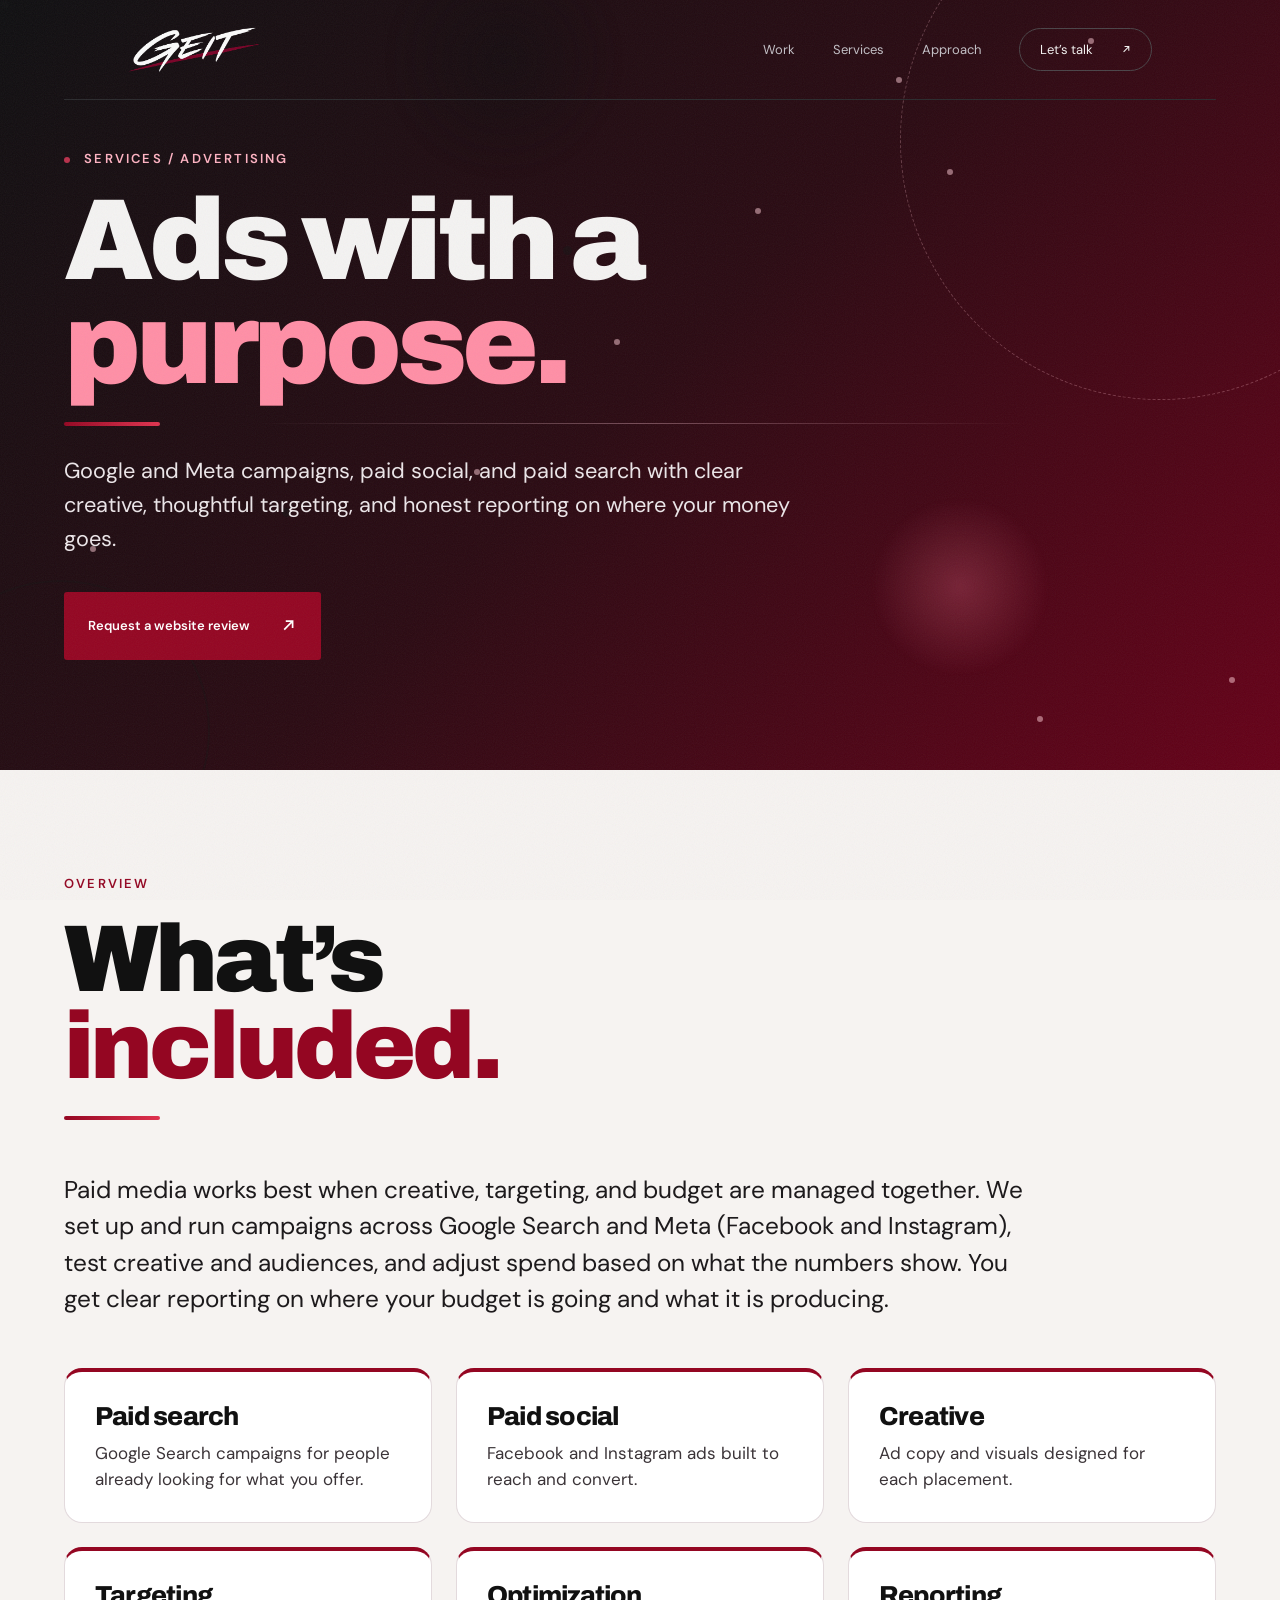
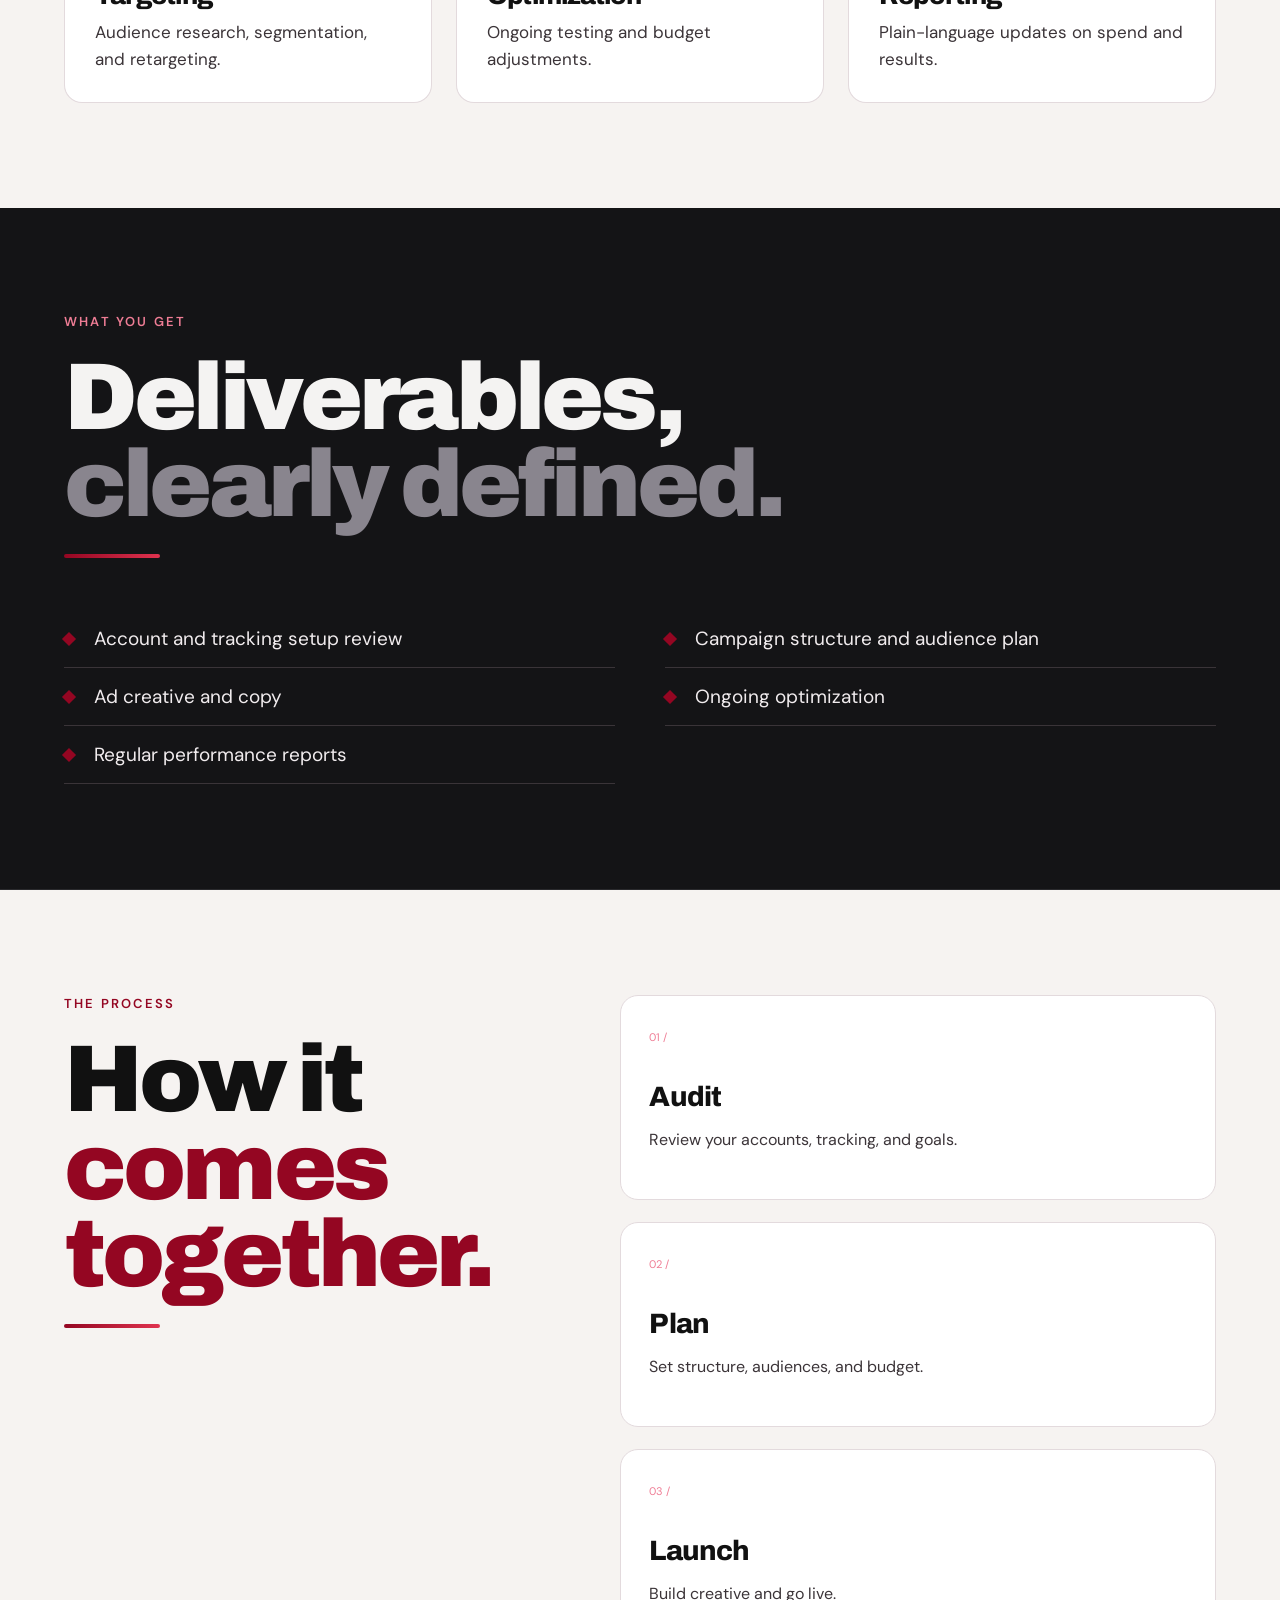
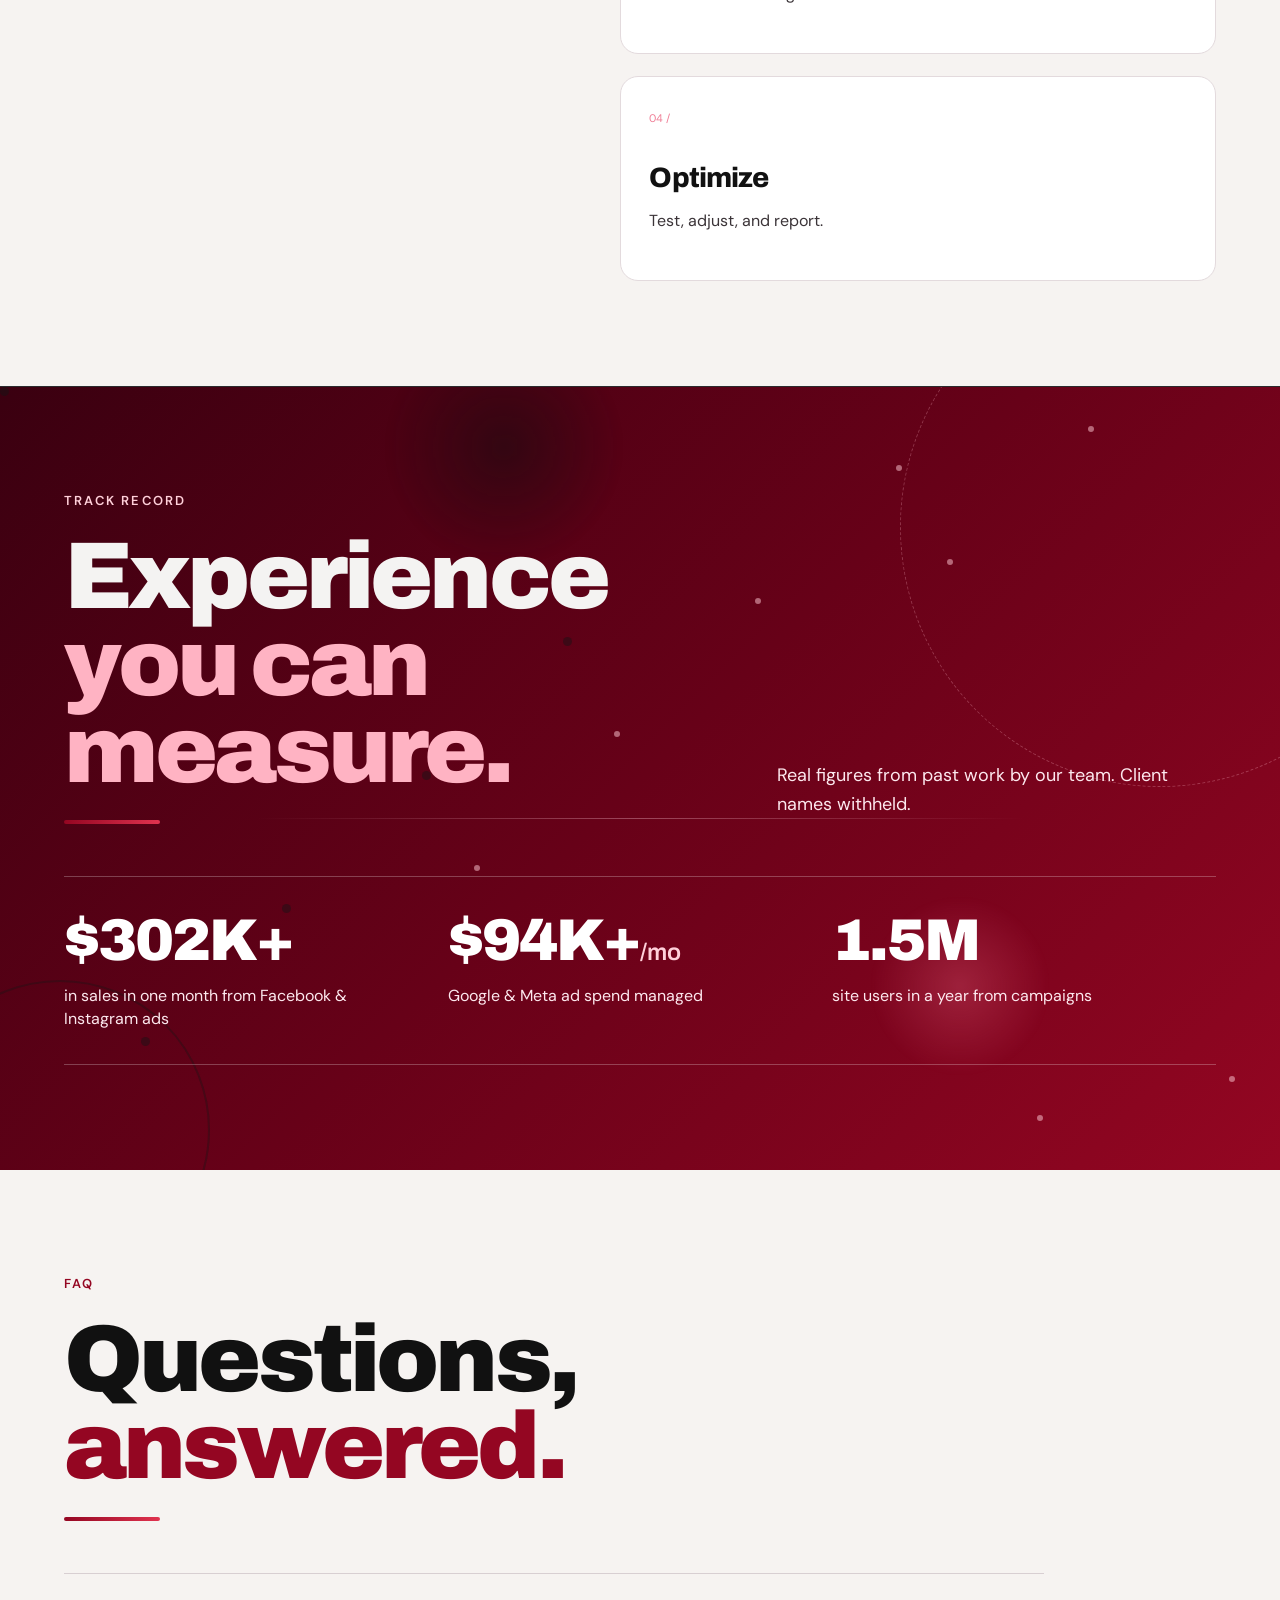
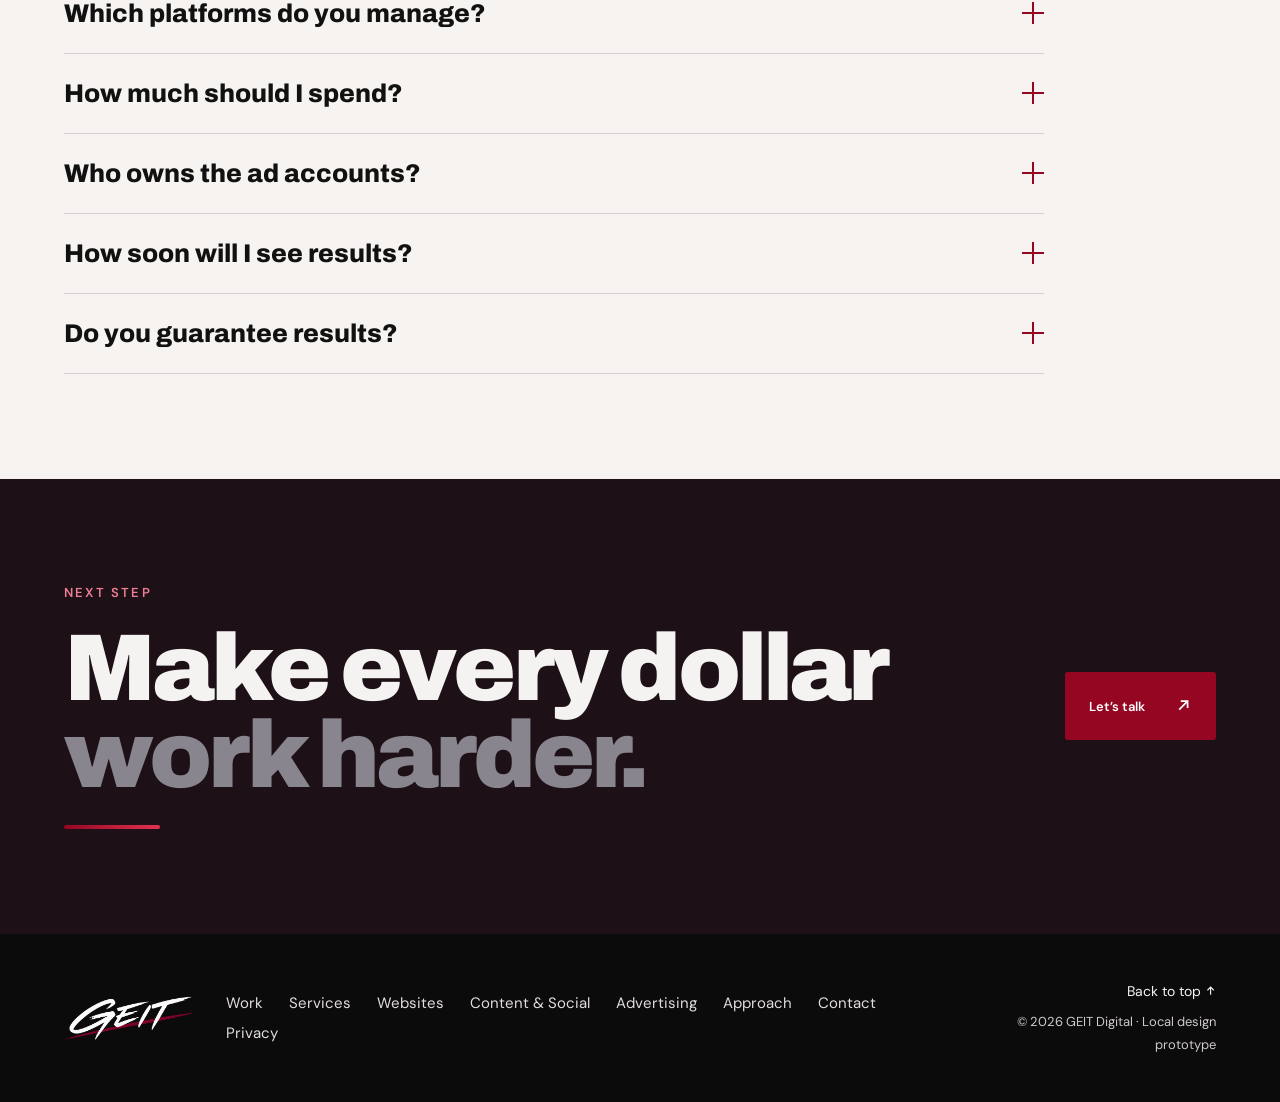
==== commit c2fd1b64: "v7 contact form to tito@geitdigital.com" ====
--- a/advertising.html
+++ b/advertising.html
@@ -1,5 +1,5 @@
 <!doctype html>
-<html lang="en"><head><meta charset="utf-8"><meta name="robots" content="noindex, nofollow"><meta name="viewport" content="width=device-width, initial-scale=1"><meta name="theme-color" content="#0b0b0c"><meta name="description" content="Google, Meta, paid social, and paid search advertising from GEIT Digital."><title>Advertising — GEIT Digital</title><link rel="icon" href="assets/geit-logo.png"><link rel="preconnect" href="https://fonts.googleapis.com"><link rel="preconnect" href="https://fonts.gstatic.com" crossorigin><link href="https://fonts.googleapis.com/css2?family=Archivo:wght@800;900&family=DM+Sans:wght@400;500;600;700&family=Space+Grotesk:wght@400;500;600;700&display=swap" rel="stylesheet"><link rel="stylesheet" href="styles.css?v=20261107e"><script src="script.js?v=20261107e" defer></script></head>
+<html lang="en"><head><meta charset="utf-8"><meta name="robots" content="noindex, nofollow"><meta name="viewport" content="width=device-width, initial-scale=1"><meta name="theme-color" content="#0b0b0c"><meta name="description" content="Google, Meta, paid social, and paid search advertising from GEIT Digital."><title>Advertising — GEIT Digital</title><link rel="icon" href="assets/geit-logo.png"><link rel="preconnect" href="https://fonts.googleapis.com"><link rel="preconnect" href="https://fonts.gstatic.com" crossorigin><link href="https://fonts.googleapis.com/css2?family=Archivo:wght@800;900&family=DM+Sans:wght@400;500;600;700&family=Space+Grotesk:wght@400;500;600;700&display=swap" rel="stylesheet"><link rel="stylesheet" href="styles.css?v=20261107f"><script src="script.js?v=20261107f" defer></script></head>
 <body><a class="skip" href="#main">Skip to content</a><div class="cursor" aria-hidden="true"><span class="cursor-g">G</span></div>
 <header class="header"><a class="brand" href="index.html" aria-label="GEIT Digital home"><img src="assets/geit-logo.png" width="132" height="44" alt="GEIT Marketing"></a><button class="menu-toggle" aria-expanded="false" aria-controls="site-nav" aria-label="Open menu"><span></span><span></span></button><nav id="site-nav" aria-label="Main navigation"><a href="work.html">Work</a><a href="services.html">Services</a><a class="m-only sub" href="websites.html">Websites</a><a class="m-only sub" href="content-social.html">Content &amp; Social</a><a class="m-only sub" href="advertising.html" aria-current="page">Advertising</a><a href="approach.html">Approach</a><a class="nav-cta" href="contact.html">Let’s talk <span><svg class="ico" viewBox="0 0 16 16" aria-hidden="true"><path d="M4 12 12 4M5.5 4H12v6.5" fill="none" stroke="currentColor" stroke-width="1.6"/></svg></span></a></nav></header>
 <main id="main"><section class="page-hero"><p class="eyebrow"><i></i> SERVICES / ADVERTISING</p><h1>Ads with a<br><span>purpose.</span></h1><i class="rule" aria-hidden="true"></i><p class="page-lede">Google and Meta campaigns, paid social, and paid search with clear creative, thoughtful targeting, and honest reporting on where your money goes.</p><div class="hero-actions"><a class="button" href="contact.html">Request a website review <span><svg class="ico" viewBox="0 0 16 16" aria-hidden="true"><path d="M4 12 12 4M5.5 4H12v6.5" fill="none" stroke="currentColor" stroke-width="1.6"/></svg></span></a></div></section><section class="section light svc-overview"><div class="section-heading reveal"><div><p class="eyebrow">OVERVIEW</p><h2>What’s<br><span>included.</span></h2><i class="rule" aria-hidden="true"></i></div></div><p class="overview-text reveal">Paid media works best when creative, targeting, and budget are managed together. We set up and run campaigns across Google Search and Meta (Facebook and Instagram), test creative and audiences, and adjust spend based on what the numbers show. You get clear reporting on where your budget is going and what it is producing.</p><div class="inc-grid"><article class="inc-card reveal"><h3>Paid search</h3><p>Google Search campaigns for people already looking for what you offer.</p></article><article class="inc-card reveal"><h3>Paid social</h3><p>Facebook and Instagram ads built to reach and convert.</p></article><article class="inc-card reveal"><h3>Creative</h3><p>Ad copy and visuals designed for each placement.</p></article><article class="inc-card reveal"><h3>Targeting</h3><p>Audience research, segmentation, and retargeting.</p></article><article class="inc-card reveal"><h3>Optimization</h3><p>Ongoing testing and budget adjustments.</p></article><article class="inc-card reveal"><h3>Reporting</h3><p>Plain-language updates on spend and results.</p></article></div></section><section class="section deliv"><div class="section-heading reveal"><div><p class="eyebrow">WHAT YOU GET</p><h2>Deliverables,<br><span>clearly defined.</span></h2><i class="rule" aria-hidden="true"></i></div></div><ul class="svc-list deliv-list"><li>Account and tracking setup review</li><li>Campaign structure and audience plan</li><li>Ad creative and copy</li><li>Ongoing optimization</li><li>Regular performance reports</li></ul></section><section class="section approach light svc-process"><div class="section-heading reveal"><div><p class="eyebrow">THE PROCESS</p><h2>How it<br><span>comes together.</span></h2><i class="rule" aria-hidden="true"></i></div></div><div class="steps"><article class="reveal"><span>01 /</span><h3>Audit</h3><p>Review your accounts, tracking, and goals.</p></article><article class="reveal"><span>02 /</span><h3>Plan</h3><p>Set structure, audiences, and budget.</p></article><article class="reveal"><span>03 /</span><h3>Launch</h3><p>Build creative and go live.</p></article><article class="reveal"><span>04 /</span><h3>Optimize</h3><p>Test, adjust, and report.</p></article></div></section><section class="section svc-proof"><div class="section-heading reveal"><div><p class="eyebrow">TRACK RECORD</p><h2>Experience<br><span>you can measure.</span></h2><i class="rule" aria-hidden="true"></i></div><p>Real figures from past work by our team. Client names withheld.</p></div><div class="stats stats-n"><div class="stat reveal"><b data-count="323" data-pre="$" data-suf="K+">$323K+</b><p>in sales in one month from Facebook &amp; Instagram ads</p></div><div class="stat reveal"><b data-count="100" data-pre="$" data-suf="K+<small>/mo</small>">$100K+<small>/mo</small></b><p>Google &amp; Meta ad spend managed</p></div><div class="stat reveal"><b data-count="1.6" data-dec="1" data-suf="M">1.6M</b><p>site users in a year from campaigns</p></div></div></section><section class="section light faqs"><div class="section-heading reveal"><div><p class="eyebrow">FAQ</p><h2>Questions,<br><span>answered.</span></h2><i class="rule" aria-hidden="true"></i></div></div><div class="faq-list"><details class="faq reveal"><summary>Which platforms do you manage?<i aria-hidden="true"></i></summary><p>Google (Search) and Meta (Facebook and Instagram) paid campaigns.</p></details><details class="faq reveal"><summary>How much should I spend?<i aria-hidden="true"></i></summary><p>It depends on your goals and market. We will recommend a starting point after reviewing your situation.</p></details><details class="faq reveal"><summary>Who owns the ad accounts?<i aria-hidden="true"></i></summary><p>You do. We work inside accounts that belong to your business.</p></details><details class="faq reveal"><summary>How soon will I see results?<i aria-hidden="true"></i></summary><p>It varies. Campaigns usually need time to test and optimize before performance settles.</p></details><details class="faq reveal"><summary>Do you guarantee results?<i aria-hidden="true"></i></summary><p>No. We do not guarantee specific results, but we manage spend carefully and report honestly.</p></details></div></section><section class="section page-cta"><div class="section-heading reveal"><div><p class="eyebrow">NEXT STEP</p><h2>Make every dollar<br><span>work harder.</span></h2><i class="rule" aria-hidden="true"></i></div><a class="button" href="contact.html">Let’s talk <span><svg class="ico" viewBox="0 0 16 16" aria-hidden="true"><path d="M4 12 12 4M5.5 4H12v6.5" fill="none" stroke="currentColor" stroke-width="1.6"/></svg></span></a></div></section></main><footer><a href="index.html" class="brand"><img src="assets/geit-logo.png" width="132" height="44" alt="GEIT Marketing" loading="lazy"></a><nav class="foot-nav" aria-label="Footer navigation"><a href="work.html">Work</a><a href="services.html">Services</a><a href="websites.html">Websites</a><a href="content-social.html">Content &amp; Social</a><a href="advertising.html" aria-current="page">Advertising</a><a href="approach.html">Approach</a><a href="contact.html">Contact</a><a href="privacy.html">Privacy</a></nav><div><a href="#main">Back to top <svg class="ico" viewBox="0 0 16 16" aria-hidden="true"><path d="M8 14V3M3.5 7.5 8 3l4.5 4.5" fill="none" stroke="currentColor" stroke-width="1.6"/></svg></a><p>© 2026 GEIT Digital · Local design prototype</p></div></footer></body></html>
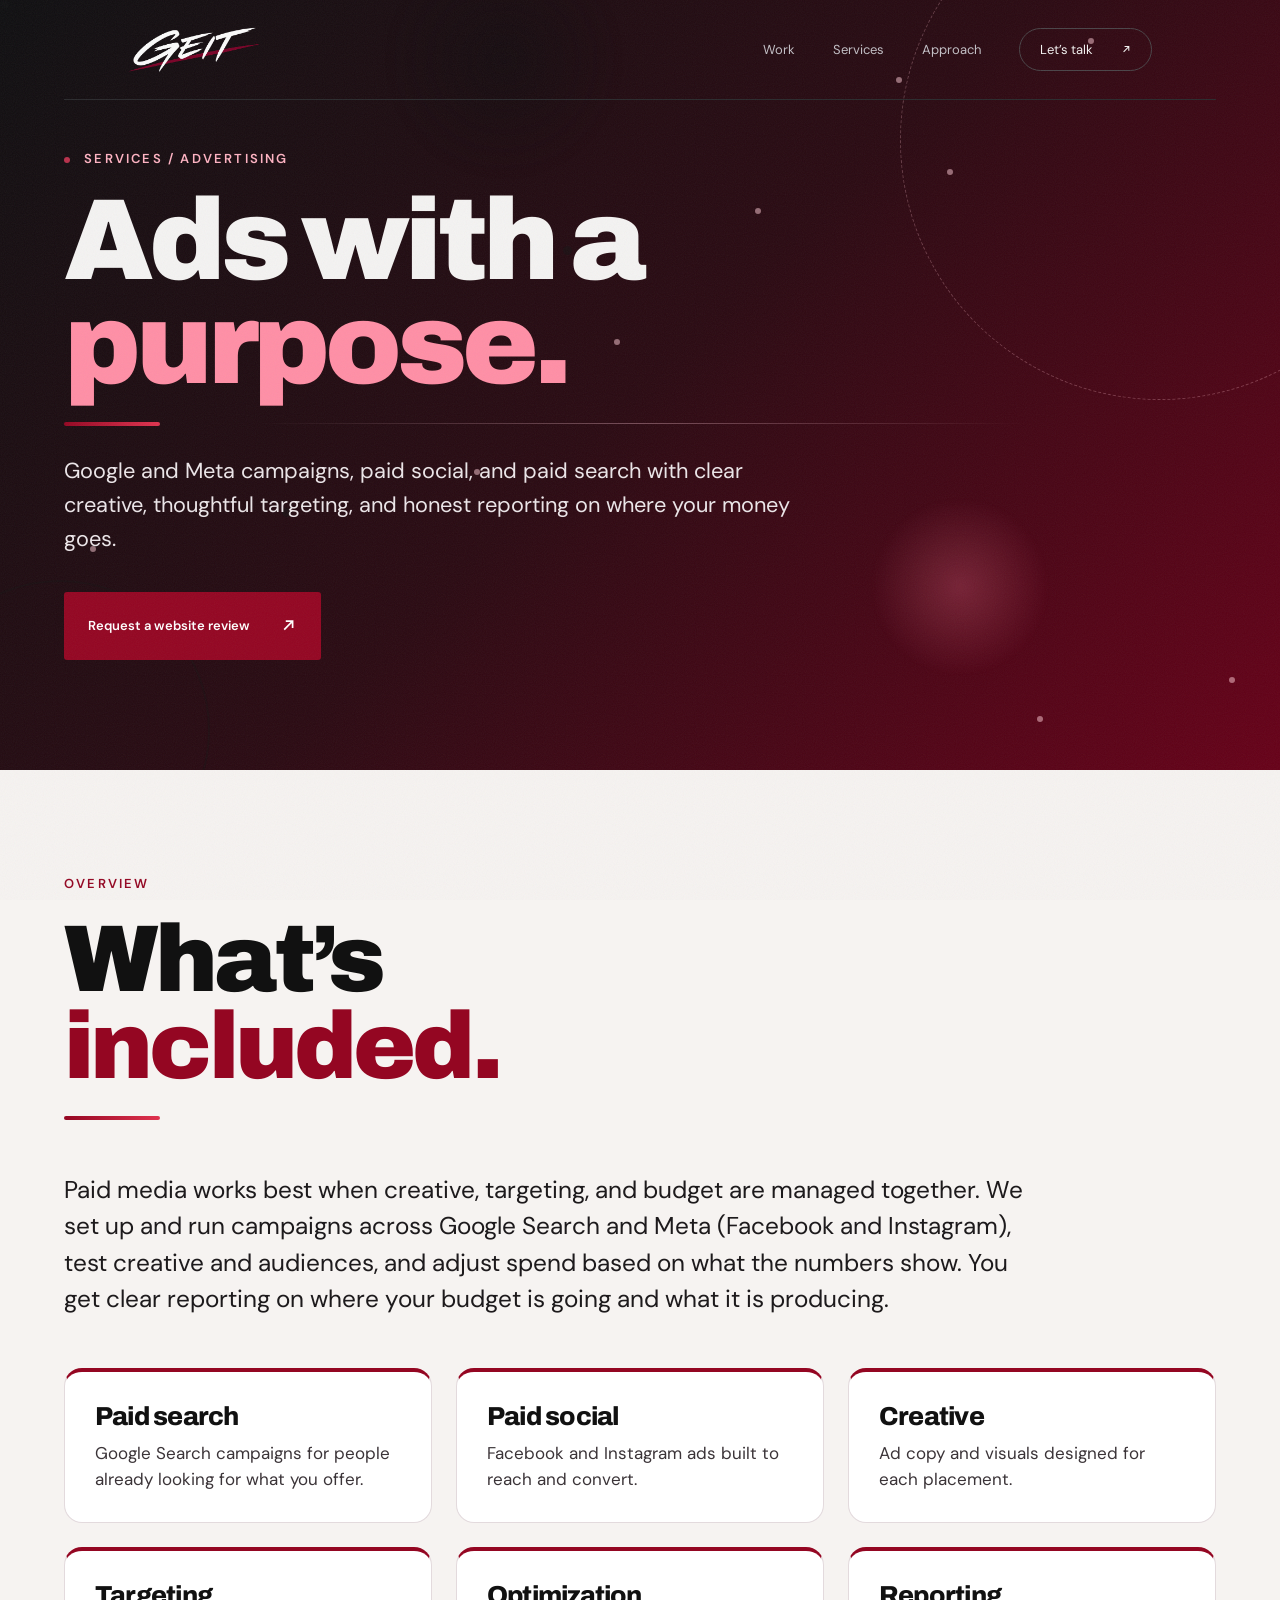
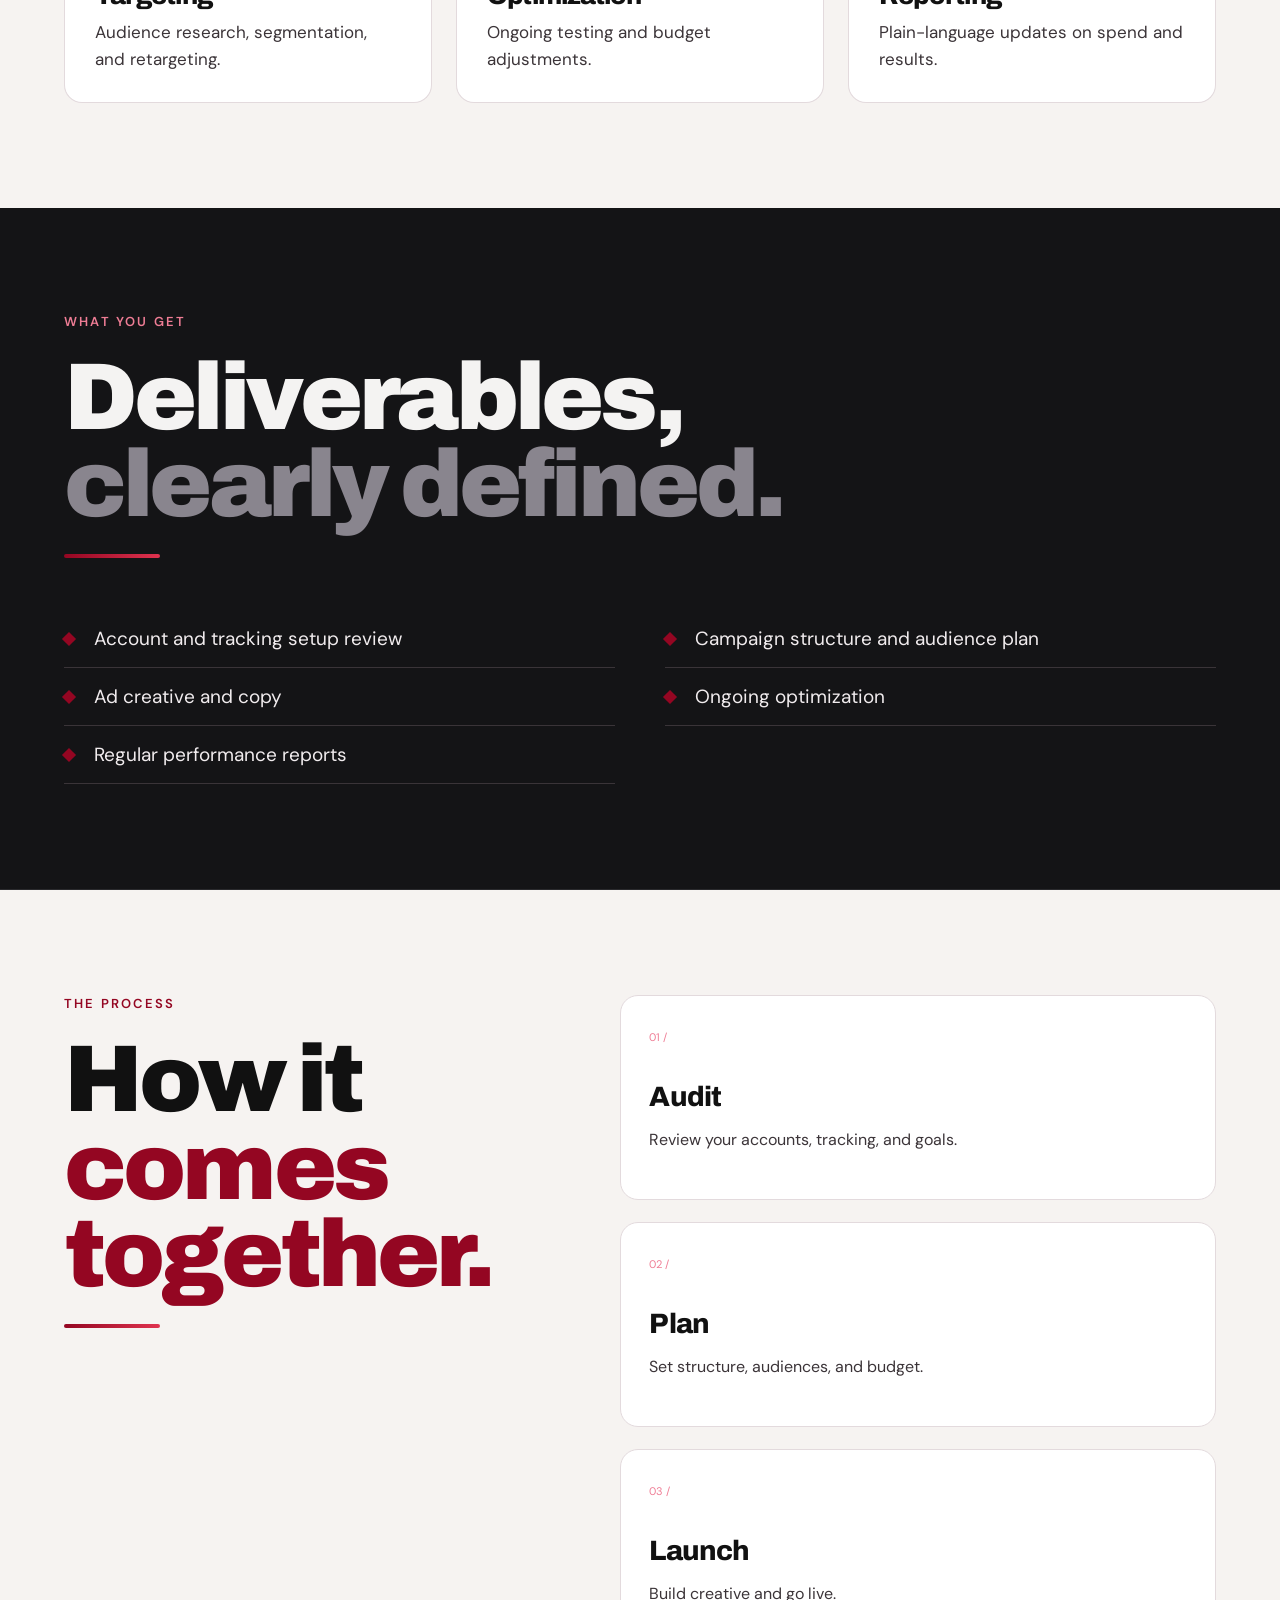
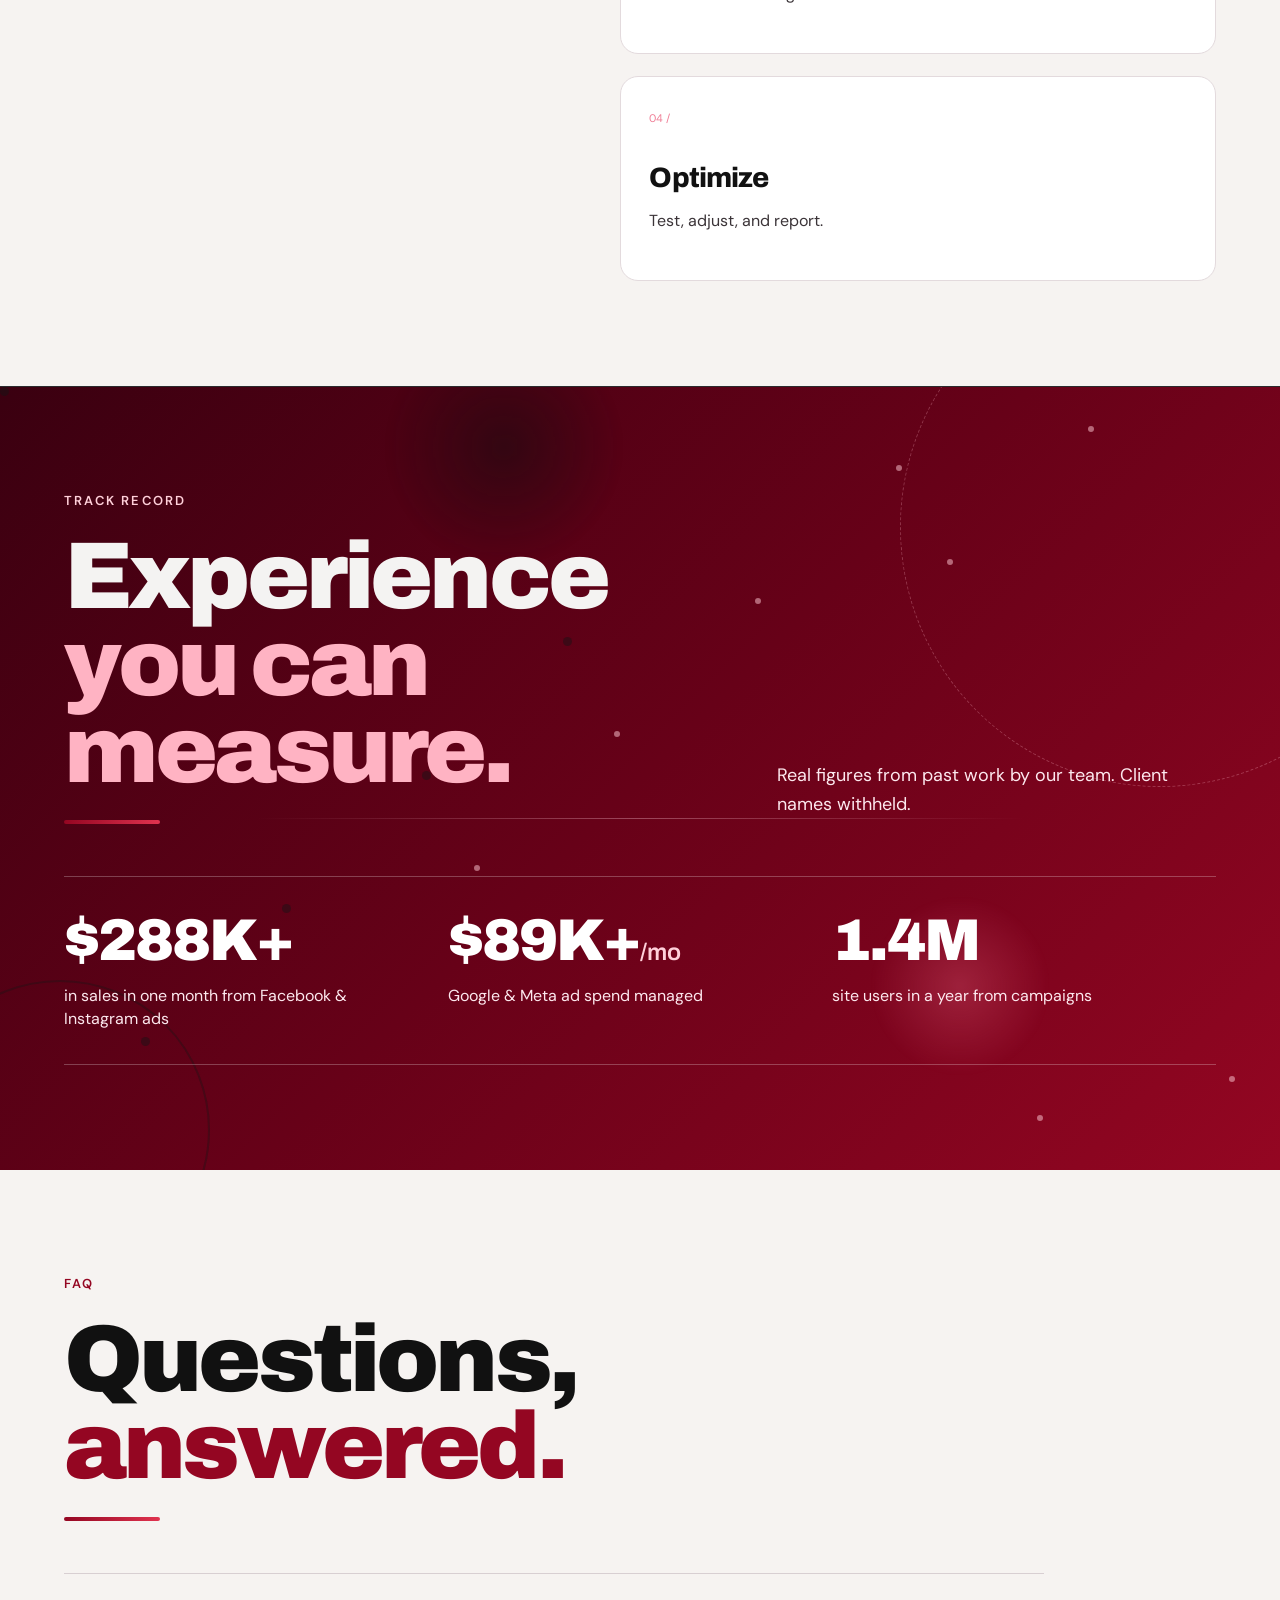
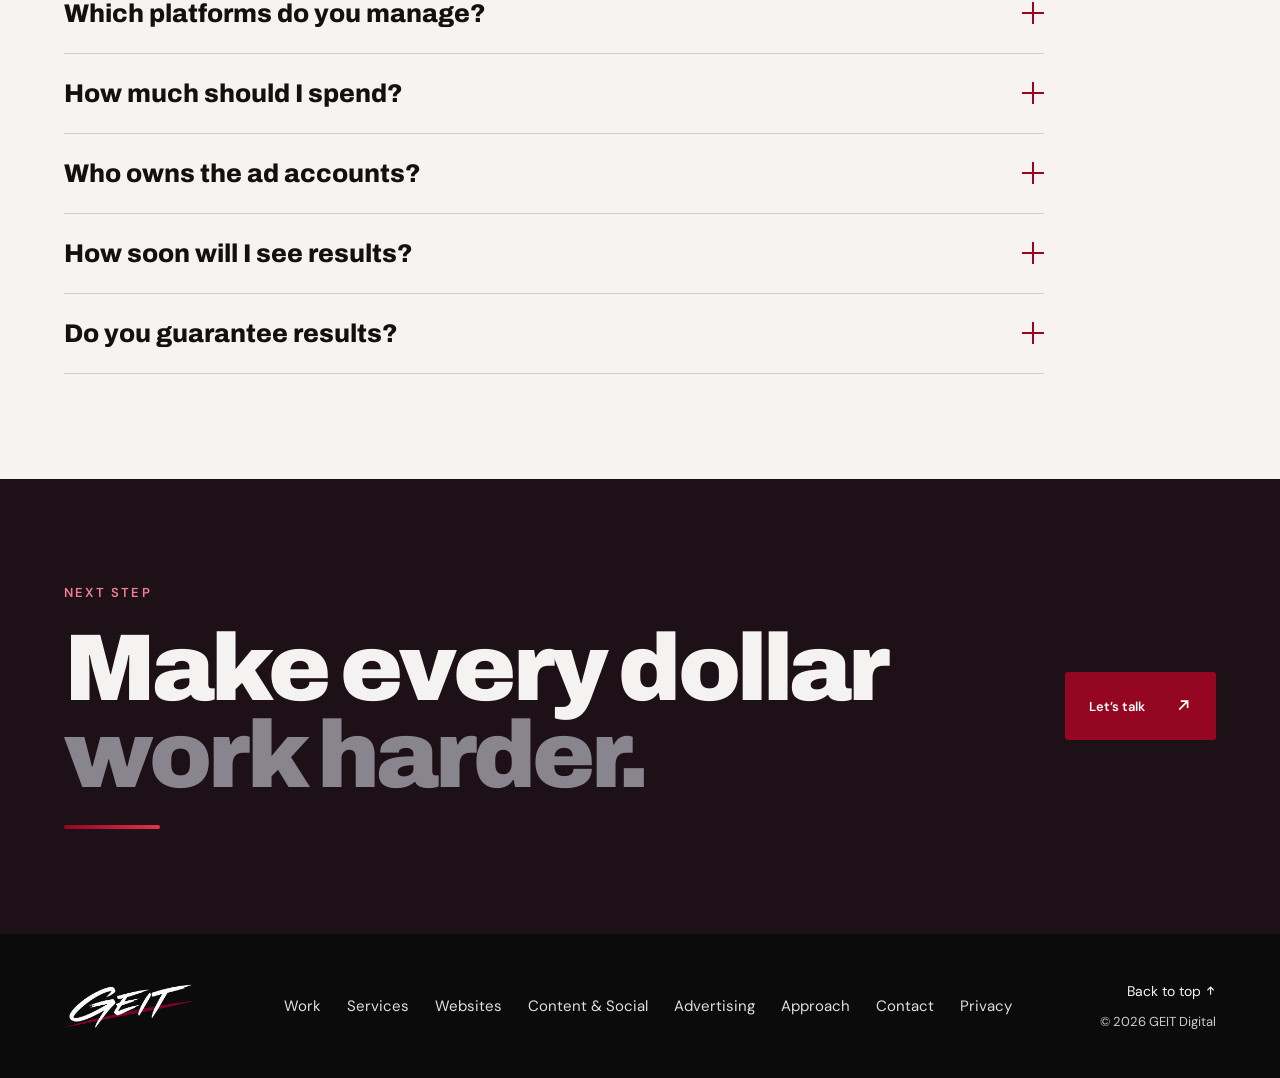
==== commit e882c4d7: "Remove prototype labels, connect homepage form" ====
--- a/advertising.html
+++ b/advertising.html
@@ -2,4 +2,4 @@
 <html lang="en"><head><meta charset="utf-8"><meta name="robots" content="noindex, nofollow"><meta name="viewport" content="width=device-width, initial-scale=1"><meta name="theme-color" content="#0b0b0c"><meta name="description" content="Google, Meta, paid social, and paid search advertising from GEIT Digital."><title>Advertising — GEIT Digital</title><link rel="icon" href="assets/geit-logo.png"><link rel="preconnect" href="https://fonts.googleapis.com"><link rel="preconnect" href="https://fonts.gstatic.com" crossorigin><link href="https://fonts.googleapis.com/css2?family=Archivo:wght@800;900&family=DM+Sans:wght@400;500;600;700&family=Space+Grotesk:wght@400;500;600;700&display=swap" rel="stylesheet"><link rel="stylesheet" href="styles.css?v=20261107f"><script src="script.js?v=20261107f" defer></script></head>
 <body><a class="skip" href="#main">Skip to content</a><div class="cursor" aria-hidden="true"><span class="cursor-g">G</span></div>
 <header class="header"><a class="brand" href="index.html" aria-label="GEIT Digital home"><img src="assets/geit-logo.png" width="132" height="44" alt="GEIT Marketing"></a><button class="menu-toggle" aria-expanded="false" aria-controls="site-nav" aria-label="Open menu"><span></span><span></span></button><nav id="site-nav" aria-label="Main navigation"><a href="work.html">Work</a><a href="services.html">Services</a><a class="m-only sub" href="websites.html">Websites</a><a class="m-only sub" href="content-social.html">Content &amp; Social</a><a class="m-only sub" href="advertising.html" aria-current="page">Advertising</a><a href="approach.html">Approach</a><a class="nav-cta" href="contact.html">Let’s talk <span><svg class="ico" viewBox="0 0 16 16" aria-hidden="true"><path d="M4 12 12 4M5.5 4H12v6.5" fill="none" stroke="currentColor" stroke-width="1.6"/></svg></span></a></nav></header>
-<main id="main"><section class="page-hero"><p class="eyebrow"><i></i> SERVICES / ADVERTISING</p><h1>Ads with a<br><span>purpose.</span></h1><i class="rule" aria-hidden="true"></i><p class="page-lede">Google and Meta campaigns, paid social, and paid search with clear creative, thoughtful targeting, and honest reporting on where your money goes.</p><div class="hero-actions"><a class="button" href="contact.html">Request a website review <span><svg class="ico" viewBox="0 0 16 16" aria-hidden="true"><path d="M4 12 12 4M5.5 4H12v6.5" fill="none" stroke="currentColor" stroke-width="1.6"/></svg></span></a></div></section><section class="section light svc-overview"><div class="section-heading reveal"><div><p class="eyebrow">OVERVIEW</p><h2>What’s<br><span>included.</span></h2><i class="rule" aria-hidden="true"></i></div></div><p class="overview-text reveal">Paid media works best when creative, targeting, and budget are managed together. We set up and run campaigns across Google Search and Meta (Facebook and Instagram), test creative and audiences, and adjust spend based on what the numbers show. You get clear reporting on where your budget is going and what it is producing.</p><div class="inc-grid"><article class="inc-card reveal"><h3>Paid search</h3><p>Google Search campaigns for people already looking for what you offer.</p></article><article class="inc-card reveal"><h3>Paid social</h3><p>Facebook and Instagram ads built to reach and convert.</p></article><article class="inc-card reveal"><h3>Creative</h3><p>Ad copy and visuals designed for each placement.</p></article><article class="inc-card reveal"><h3>Targeting</h3><p>Audience research, segmentation, and retargeting.</p></article><article class="inc-card reveal"><h3>Optimization</h3><p>Ongoing testing and budget adjustments.</p></article><article class="inc-card reveal"><h3>Reporting</h3><p>Plain-language updates on spend and results.</p></article></div></section><section class="section deliv"><div class="section-heading reveal"><div><p class="eyebrow">WHAT YOU GET</p><h2>Deliverables,<br><span>clearly defined.</span></h2><i class="rule" aria-hidden="true"></i></div></div><ul class="svc-list deliv-list"><li>Account and tracking setup review</li><li>Campaign structure and audience plan</li><li>Ad creative and copy</li><li>Ongoing optimization</li><li>Regular performance reports</li></ul></section><section class="section approach light svc-process"><div class="section-heading reveal"><div><p class="eyebrow">THE PROCESS</p><h2>How it<br><span>comes together.</span></h2><i class="rule" aria-hidden="true"></i></div></div><div class="steps"><article class="reveal"><span>01 /</span><h3>Audit</h3><p>Review your accounts, tracking, and goals.</p></article><article class="reveal"><span>02 /</span><h3>Plan</h3><p>Set structure, audiences, and budget.</p></article><article class="reveal"><span>03 /</span><h3>Launch</h3><p>Build creative and go live.</p></article><article class="reveal"><span>04 /</span><h3>Optimize</h3><p>Test, adjust, and report.</p></article></div></section><section class="section svc-proof"><div class="section-heading reveal"><div><p class="eyebrow">TRACK RECORD</p><h2>Experience<br><span>you can measure.</span></h2><i class="rule" aria-hidden="true"></i></div><p>Real figures from past work by our team. Client names withheld.</p></div><div class="stats stats-n"><div class="stat reveal"><b data-count="323" data-pre="$" data-suf="K+">$323K+</b><p>in sales in one month from Facebook &amp; Instagram ads</p></div><div class="stat reveal"><b data-count="100" data-pre="$" data-suf="K+<small>/mo</small>">$100K+<small>/mo</small></b><p>Google &amp; Meta ad spend managed</p></div><div class="stat reveal"><b data-count="1.6" data-dec="1" data-suf="M">1.6M</b><p>site users in a year from campaigns</p></div></div></section><section class="section light faqs"><div class="section-heading reveal"><div><p class="eyebrow">FAQ</p><h2>Questions,<br><span>answered.</span></h2><i class="rule" aria-hidden="true"></i></div></div><div class="faq-list"><details class="faq reveal"><summary>Which platforms do you manage?<i aria-hidden="true"></i></summary><p>Google (Search) and Meta (Facebook and Instagram) paid campaigns.</p></details><details class="faq reveal"><summary>How much should I spend?<i aria-hidden="true"></i></summary><p>It depends on your goals and market. We will recommend a starting point after reviewing your situation.</p></details><details class="faq reveal"><summary>Who owns the ad accounts?<i aria-hidden="true"></i></summary><p>You do. We work inside accounts that belong to your business.</p></details><details class="faq reveal"><summary>How soon will I see results?<i aria-hidden="true"></i></summary><p>It varies. Campaigns usually need time to test and optimize before performance settles.</p></details><details class="faq reveal"><summary>Do you guarantee results?<i aria-hidden="true"></i></summary><p>No. We do not guarantee specific results, but we manage spend carefully and report honestly.</p></details></div></section><section class="section page-cta"><div class="section-heading reveal"><div><p class="eyebrow">NEXT STEP</p><h2>Make every dollar<br><span>work harder.</span></h2><i class="rule" aria-hidden="true"></i></div><a class="button" href="contact.html">Let’s talk <span><svg class="ico" viewBox="0 0 16 16" aria-hidden="true"><path d="M4 12 12 4M5.5 4H12v6.5" fill="none" stroke="currentColor" stroke-width="1.6"/></svg></span></a></div></section></main><footer><a href="index.html" class="brand"><img src="assets/geit-logo.png" width="132" height="44" alt="GEIT Marketing" loading="lazy"></a><nav class="foot-nav" aria-label="Footer navigation"><a href="work.html">Work</a><a href="services.html">Services</a><a href="websites.html">Websites</a><a href="content-social.html">Content &amp; Social</a><a href="advertising.html" aria-current="page">Advertising</a><a href="approach.html">Approach</a><a href="contact.html">Contact</a><a href="privacy.html">Privacy</a></nav><div><a href="#main">Back to top <svg class="ico" viewBox="0 0 16 16" aria-hidden="true"><path d="M8 14V3M3.5 7.5 8 3l4.5 4.5" fill="none" stroke="currentColor" stroke-width="1.6"/></svg></a><p>© 2026 GEIT Digital · Local design prototype</p></div></footer></body></html>
+<main id="main"><section class="page-hero"><p class="eyebrow"><i></i> SERVICES / ADVERTISING</p><h1>Ads with a<br><span>purpose.</span></h1><i class="rule" aria-hidden="true"></i><p class="page-lede">Google and Meta campaigns, paid social, and paid search with clear creative, thoughtful targeting, and honest reporting on where your money goes.</p><div class="hero-actions"><a class="button" href="contact.html">Request a website review <span><svg class="ico" viewBox="0 0 16 16" aria-hidden="true"><path d="M4 12 12 4M5.5 4H12v6.5" fill="none" stroke="currentColor" stroke-width="1.6"/></svg></span></a></div></section><section class="section light svc-overview"><div class="section-heading reveal"><div><p class="eyebrow">OVERVIEW</p><h2>What’s<br><span>included.</span></h2><i class="rule" aria-hidden="true"></i></div></div><p class="overview-text reveal">Paid media works best when creative, targeting, and budget are managed together. We set up and run campaigns across Google Search and Meta (Facebook and Instagram), test creative and audiences, and adjust spend based on what the numbers show. You get clear reporting on where your budget is going and what it is producing.</p><div class="inc-grid"><article class="inc-card reveal"><h3>Paid search</h3><p>Google Search campaigns for people already looking for what you offer.</p></article><article class="inc-card reveal"><h3>Paid social</h3><p>Facebook and Instagram ads built to reach and convert.</p></article><article class="inc-card reveal"><h3>Creative</h3><p>Ad copy and visuals designed for each placement.</p></article><article class="inc-card reveal"><h3>Targeting</h3><p>Audience research, segmentation, and retargeting.</p></article><article class="inc-card reveal"><h3>Optimization</h3><p>Ongoing testing and budget adjustments.</p></article><article class="inc-card reveal"><h3>Reporting</h3><p>Plain-language updates on spend and results.</p></article></div></section><section class="section deliv"><div class="section-heading reveal"><div><p class="eyebrow">WHAT YOU GET</p><h2>Deliverables,<br><span>clearly defined.</span></h2><i class="rule" aria-hidden="true"></i></div></div><ul class="svc-list deliv-list"><li>Account and tracking setup review</li><li>Campaign structure and audience plan</li><li>Ad creative and copy</li><li>Ongoing optimization</li><li>Regular performance reports</li></ul></section><section class="section approach light svc-process"><div class="section-heading reveal"><div><p class="eyebrow">THE PROCESS</p><h2>How it<br><span>comes together.</span></h2><i class="rule" aria-hidden="true"></i></div></div><div class="steps"><article class="reveal"><span>01 /</span><h3>Audit</h3><p>Review your accounts, tracking, and goals.</p></article><article class="reveal"><span>02 /</span><h3>Plan</h3><p>Set structure, audiences, and budget.</p></article><article class="reveal"><span>03 /</span><h3>Launch</h3><p>Build creative and go live.</p></article><article class="reveal"><span>04 /</span><h3>Optimize</h3><p>Test, adjust, and report.</p></article></div></section><section class="section svc-proof"><div class="section-heading reveal"><div><p class="eyebrow">TRACK RECORD</p><h2>Experience<br><span>you can measure.</span></h2><i class="rule" aria-hidden="true"></i></div><p>Real figures from past work by our team. Client names withheld.</p></div><div class="stats stats-n"><div class="stat reveal"><b data-count="323" data-pre="$" data-suf="K+">$323K+</b><p>in sales in one month from Facebook &amp; Instagram ads</p></div><div class="stat reveal"><b data-count="100" data-pre="$" data-suf="K+<small>/mo</small>">$100K+<small>/mo</small></b><p>Google &amp; Meta ad spend managed</p></div><div class="stat reveal"><b data-count="1.6" data-dec="1" data-suf="M">1.6M</b><p>site users in a year from campaigns</p></div></div></section><section class="section light faqs"><div class="section-heading reveal"><div><p class="eyebrow">FAQ</p><h2>Questions,<br><span>answered.</span></h2><i class="rule" aria-hidden="true"></i></div></div><div class="faq-list"><details class="faq reveal"><summary>Which platforms do you manage?<i aria-hidden="true"></i></summary><p>Google (Search) and Meta (Facebook and Instagram) paid campaigns.</p></details><details class="faq reveal"><summary>How much should I spend?<i aria-hidden="true"></i></summary><p>It depends on your goals and market. We will recommend a starting point after reviewing your situation.</p></details><details class="faq reveal"><summary>Who owns the ad accounts?<i aria-hidden="true"></i></summary><p>You do. We work inside accounts that belong to your business.</p></details><details class="faq reveal"><summary>How soon will I see results?<i aria-hidden="true"></i></summary><p>It varies. Campaigns usually need time to test and optimize before performance settles.</p></details><details class="faq reveal"><summary>Do you guarantee results?<i aria-hidden="true"></i></summary><p>No. We do not guarantee specific results, but we manage spend carefully and report honestly.</p></details></div></section><section class="section page-cta"><div class="section-heading reveal"><div><p class="eyebrow">NEXT STEP</p><h2>Make every dollar<br><span>work harder.</span></h2><i class="rule" aria-hidden="true"></i></div><a class="button" href="contact.html">Let’s talk <span><svg class="ico" viewBox="0 0 16 16" aria-hidden="true"><path d="M4 12 12 4M5.5 4H12v6.5" fill="none" stroke="currentColor" stroke-width="1.6"/></svg></span></a></div></section></main><footer><a href="index.html" class="brand"><img src="assets/geit-logo.png" width="132" height="44" alt="GEIT Marketing" loading="lazy"></a><nav class="foot-nav" aria-label="Footer navigation"><a href="work.html">Work</a><a href="services.html">Services</a><a href="websites.html">Websites</a><a href="content-social.html">Content &amp; Social</a><a href="advertising.html" aria-current="page">Advertising</a><a href="approach.html">Approach</a><a href="contact.html">Contact</a><a href="privacy.html">Privacy</a></nav><div><a href="#main">Back to top <svg class="ico" viewBox="0 0 16 16" aria-hidden="true"><path d="M8 14V3M3.5 7.5 8 3l4.5 4.5" fill="none" stroke="currentColor" stroke-width="1.6"/></svg></a><p>© 2026 GEIT Digital</p></div></footer></body></html>
